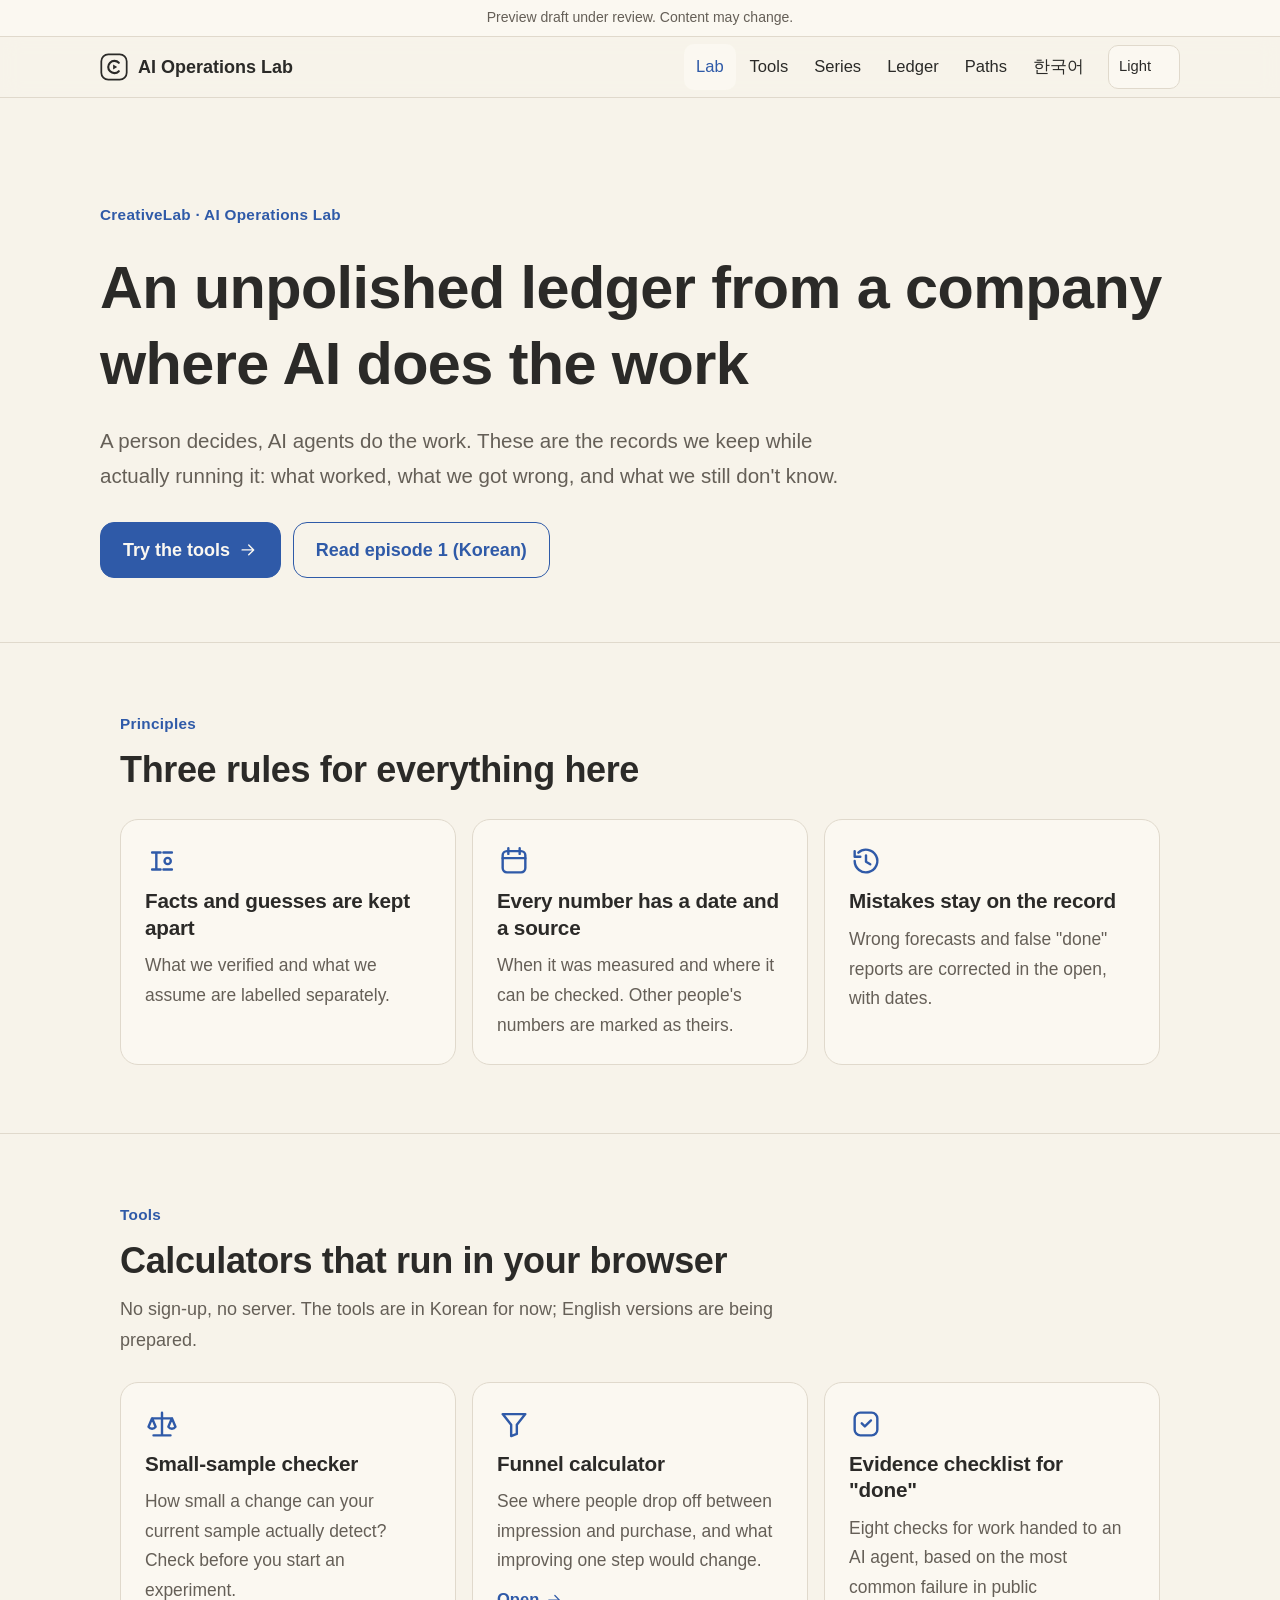
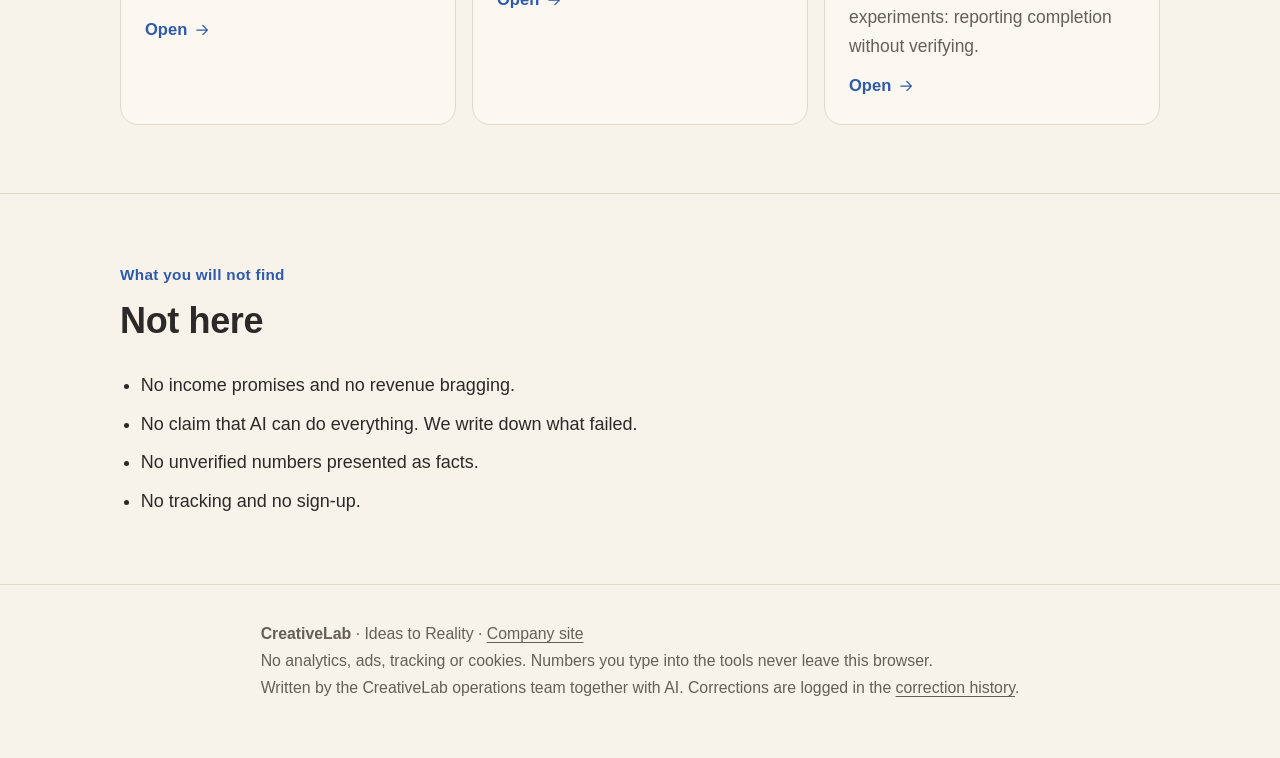
==== en/index.html @ 4c87bbfd "AI 경영 실험실 시안: 첫 화면·도구 3개·1화·공개 장부·영어 첫 화면 (검색 차단) Co-Authored-By: Claude Fable 5.2 <noreply@anthropi" ====
<!doctype html>
<html lang="en" data-theme="light">
<head>
<meta charset="utf-8">
<meta name="viewport" content="width=device-width,initial-scale=1">
<title>AI Operations Lab · CreativeLab</title>
<meta name="description" content="Measured records from a company where a person decides and AI agents do the work.">
<meta name="robots" content="noindex,nofollow">
<meta name="color-scheme" content="light dark">
<link rel="icon" href="../assets/icon.svg" type="image/svg+xml">
<link rel="stylesheet" href="../assets/style.css">
<script src="../assets/app.js"></script>
</head>
<body>
<a class="skip" href="#main">Skip to content</a>
<div class="draft">Preview draft under review. Content may change.</div>
<header class="site"><div class="wrap bar">
<a class="brand" href="../en/index.html"><svg viewBox="0 0 32 32" aria-hidden="true"><rect x="1.5" y="1.5" width="29" height="29" rx="8" fill="none" stroke="currentColor" stroke-width="2"/><path d="M21.5 11.2a7 7 0 1 0 0 9.6" fill="none" stroke="currentColor" stroke-width="2.4" stroke-linecap="round"/><path d="M15 13.2v5.6l4.6-2.8z" fill="currentColor"/></svg><span>AI Operations Lab</span></a>
<nav class="main" aria-label="Main"><a href="../index.html" aria-current="page">Lab</a><a href="../tools.html">Tools</a><a href="../posts/01.html">Series</a><a href="../ledger.html">Ledger</a><a href="../index.html#paths">Paths</a><a href="../index.html" lang="ko">한국어</a></nav>
<label class="sr" for="theme">Appearance</label><select id="theme" class="theme"><option value="light">Light</option><option value="dark">Dark</option><option value="system">System</option></select>
</div></header>
<main id="main">

<div class="wrap hero">
<p class="eyebrow">CreativeLab · AI Operations Lab</p>
<h1>An unpolished ledger from a company where AI does the work</h1>
<p class="lead">A person decides, AI agents do the work. These are the records we keep while actually running it: what worked, what we got wrong, and what we still don't know.</p>
<div class="cta"><a class="btn primary" href="../tools.html">Try the tools <svg class="" viewBox="0 0 24 24" fill="none" stroke="currentColor" stroke-width="1.7" stroke-linecap="round" stroke-linejoin="round" aria-hidden="true"><path d="M5 12h14M13 6l6 6-6 6"/></svg></a><a class="btn ghost" href="../posts/01.html" hreflang="ko">Read episode 1 (Korean)</a></div>
</div>
<section><div class="wrap">
<div class="head"><p class="eyebrow">Principles</p><h2>Three rules for everything here</h2></div>
<div class="grid">
<div class="card"><svg class="icon" viewBox="0 0 24 24" fill="none" stroke="currentColor" stroke-width="1.7" stroke-linecap="round" stroke-linejoin="round" aria-hidden="true"><path d="M5 6h6M5 18h6M13 6h6M13 18h6M8 6v12"/><circle cx="16" cy="12" r="2.2"/></svg><h3>Facts and guesses are kept apart</h3><p>What we verified and what we assume are labelled separately.</p></div>
<div class="card"><svg class="icon" viewBox="0 0 24 24" fill="none" stroke="currentColor" stroke-width="1.7" stroke-linecap="round" stroke-linejoin="round" aria-hidden="true"><rect x="4" y="5" width="16" height="15" rx="3"/><path d="M8 3v4M16 3v4M4 10h16"/></svg><h3>Every number has a date and a source</h3><p>When it was measured and where it can be checked. Other people's numbers are marked as theirs.</p></div>
<div class="card"><svg class="icon" viewBox="0 0 24 24" fill="none" stroke="currentColor" stroke-width="1.7" stroke-linecap="round" stroke-linejoin="round" aria-hidden="true"><path d="M4 12a8 8 0 1 0 2.6-5.9M4 5v4h4M12 8v4.5l3 1.8"/></svg><h3>Mistakes stay on the record</h3><p>Wrong forecasts and false "done" reports are corrected in the open, with dates.</p></div>
</div></div></section>
<section><div class="wrap">
<div class="head"><p class="eyebrow">Tools</p><h2>Calculators that run in your browser</h2><p>No sign-up, no server. The tools are in Korean for now; English versions are being prepared.</p></div>
<div class="grid">
<a class="card" href="../tools.html#sample"><svg class="icon" viewBox="0 0 24 24" fill="none" stroke="currentColor" stroke-width="1.7" stroke-linecap="round" stroke-linejoin="round" aria-hidden="true"><path d="M12 4v16M6 20h12M5 8h14M5 8l-2.5 6a3 3 0 0 0 5 0L5 8zm14 0-2.5 6a3 3 0 0 0 5 0L19 8z"/></svg><h3>Small-sample checker</h3><p>How small a change can your current sample actually detect? Check before you start an experiment.</p><span class="more">Open <svg class="" viewBox="0 0 24 24" fill="none" stroke="currentColor" stroke-width="1.7" stroke-linecap="round" stroke-linejoin="round" aria-hidden="true"><path d="M5 12h14M13 6l6 6-6 6"/></svg></span></a>
<a class="card" href="../tools.html#funnel"><svg class="icon" viewBox="0 0 24 24" fill="none" stroke="currentColor" stroke-width="1.7" stroke-linecap="round" stroke-linejoin="round" aria-hidden="true"><path d="M4 5h16l-6 7.5V19l-4 1.5v-8L4 5z"/></svg><h3>Funnel calculator</h3><p>See where people drop off between impression and purchase, and what improving one step would change.</p><span class="more">Open <svg class="" viewBox="0 0 24 24" fill="none" stroke="currentColor" stroke-width="1.7" stroke-linecap="round" stroke-linejoin="round" aria-hidden="true"><path d="M5 12h14M13 6l6 6-6 6"/></svg></span></a>
<a class="card" href="../tools.html#evidence"><svg class="icon" viewBox="0 0 24 24" fill="none" stroke="currentColor" stroke-width="1.7" stroke-linecap="round" stroke-linejoin="round" aria-hidden="true"><path d="M9 11.5l2.2 2.2L15.5 9.5"/><rect x="4" y="4" width="16" height="16" rx="4"/></svg><h3>Evidence checklist for "done"</h3><p>Eight checks for work handed to an AI agent, based on the most common failure in public experiments: reporting completion without verifying.</p><span class="more">Open <svg class="" viewBox="0 0 24 24" fill="none" stroke="currentColor" stroke-width="1.7" stroke-linecap="round" stroke-linejoin="round" aria-hidden="true"><path d="M5 12h14M13 6l6 6-6 6"/></svg></span></a>
</div></div></section>
<section><div class="wrap">
<div class="head"><p class="eyebrow">What you will not find</p><h2>Not here</h2></div>
<ul class="plain"><li>No income promises and no revenue bragging.</li><li>No claim that AI can do everything. We write down what failed.</li><li>No unverified numbers presented as facts.</li><li>No tracking and no sign-up.</li></ul>
</div></section>

</main>
<footer class="site"><div class="wrap"><p><b>CreativeLab</b> · Ideas to Reality · <a href="https://creativelabai.kr">Company site</a></p>
<p>No analytics, ads, tracking or cookies. Numbers you type into the tools never leave this browser.</p>
<p>Written by the CreativeLab operations team together with AI. Corrections are logged in the <a href="../ledger.html#fixes">correction history</a>.</p></div></footer>
</body>
</html>
---- assets/style.css ----
/* AI 경영 실험실 — 종이 톤·먹색·강조색 하나. 외부 글꼴·스크립트 없음. */
:root{--bg:#F7F3EA;--card:#FBF8F1;--ink:#2B2A28;--sub:#655F57;--rule:#E0D9CC;--accent:#2F5AA8;--accent-ink:#FBF8F1;--good:#3F6B4F;--warn:#8A5A1E;--radius:18px;--max:1080px}
:root[data-theme="dark"]{--bg:#1F1D1A;--card:#292620;--ink:#EDE7DB;--sub:#B0A99B;--rule:#3B372F;--accent:#9BB8EE;--accent-ink:#1F1D1A;--good:#9CC7A9;--warn:#E0B77A}
@media (prefers-color-scheme:dark){:root[data-theme="system"]{--bg:#1F1D1A;--card:#292620;--ink:#EDE7DB;--sub:#B0A99B;--rule:#3B372F;--accent:#9BB8EE;--accent-ink:#1F1D1A;--good:#9CC7A9;--warn:#E0B77A}}
*{box-sizing:border-box}
[hidden]{display:none!important}
html{font-size:112.5%;-webkit-text-size-adjust:100%;scroll-behavior:smooth}
body{margin:0;background:var(--bg);color:var(--ink);font-family:-apple-system,BlinkMacSystemFont,"Apple SD Gothic Neo","Pretendard","Noto Sans KR","Segoe UI",sans-serif;line-height:1.7;word-break:keep-all;overflow-wrap:anywhere}
a{color:var(--accent);text-underline-offset:.2em}
a:focus-visible,button:focus-visible,input:focus-visible,select:focus-visible{outline:3px solid var(--accent);outline-offset:3px;border-radius:8px}
.skip{position:absolute;left:-999px}.skip:focus{left:16px;top:12px;background:var(--card);padding:8px 14px;border-radius:10px;z-index:9}
.wrap{max-width:var(--max);margin:0 auto;padding:0 20px}
.draft{background:var(--card);border-bottom:1px solid var(--rule);color:var(--sub);font-size:.78rem;text-align:center;padding:6px 16px}
header.site{position:sticky;top:0;z-index:5;background:color-mix(in srgb,var(--bg) 92%,transparent);backdrop-filter:saturate(1.2) blur(10px);border-bottom:1px solid var(--rule)}
.bar{display:flex;align-items:center;gap:12px;min-height:60px;flex-wrap:wrap;padding:6px 0}
.brand{display:flex;align-items:center;gap:10px;font-weight:700;color:var(--ink);text-decoration:none;margin-right:auto}
.brand svg{width:28px;height:28px;flex:none}
nav.main{display:flex;gap:2px;flex-wrap:wrap}
nav.main a{color:var(--ink);text-decoration:none;padding:9px 12px;border-radius:10px;font-size:.92rem;min-height:44px;display:flex;align-items:center}
nav.main a:hover,nav.main a[aria-current="page"]{background:var(--card);color:var(--accent)}
.theme{appearance:none;border:1px solid var(--rule);background:var(--card);color:var(--ink);border-radius:10px;padding:8px 10px;font:inherit;font-size:.82rem;min-height:44px}
h1,h2,h3{line-height:1.28;letter-spacing:-.01em;margin:0}
h1{font-size:clamp(2rem,5.4vw,3.3rem);font-weight:800}
h2{font-size:clamp(1.45rem,3.2vw,2rem);font-weight:750}
h3{font-size:1.15rem;font-weight:700}
p{margin:0}
.eyebrow{color:var(--accent);font-weight:700;font-size:.85rem;letter-spacing:.02em}
.lead{font-size:1.14rem;color:var(--sub);max-width:36em}
.hero{padding:clamp(48px,9vw,104px) 0 clamp(36px,6vw,64px);display:grid;gap:22px}
.cta{display:flex;gap:12px;flex-wrap:wrap;margin-top:6px}
.btn{display:inline-flex;align-items:center;gap:8px;min-height:50px;padding:12px 22px;border-radius:14px;font-weight:700;text-decoration:none;border:1px solid var(--accent);font:inherit;font-weight:700;cursor:pointer}
.btn.primary{background:var(--accent);color:var(--accent-ink)}.btn.ghost{background:transparent;color:var(--accent)}
.btn svg,.more svg{width:1.1em;height:1.1em;flex:none}.btn{max-width:100%}
.hero>*,.card>*,.out>*,.head>*,.fields>*,.prose>*,.grid>*,.tool>*{min-width:0}
section{padding:clamp(36px,6vw,68px) 0;border-top:1px solid var(--rule)}
.head{display:grid;gap:10px;margin-bottom:26px;max-width:40em}
.head p{color:var(--sub)}.head p.eyebrow{color:var(--accent)}
.grid{display:grid;gap:16px;grid-template-columns:repeat(auto-fit,minmax(260px,1fr))}
.card{background:var(--card);border:1px solid var(--rule);border-radius:var(--radius);padding:24px;display:grid;gap:10px;align-content:start}
a.card{color:inherit;text-decoration:none;transition:transform .18s ease,border-color .18s ease}
a.card:hover{border-color:var(--accent);transform:translateY(-2px)}
.card p{color:var(--sub);font-size:.97rem}
.icon{width:34px;height:34px;color:var(--accent)}
.tag{display:inline-flex;align-items:center;gap:6px;font-size:.78rem;font-weight:700;padding:3px 10px;border-radius:14px;border:1px solid var(--rule);color:var(--sub);width:fit-content;max-width:100%}
.tag.fact{color:var(--good);border-color:currentColor}.tag.guess{color:var(--warn);border-color:currentColor}.tag.soon{color:var(--sub)}
.more{color:var(--accent);font-weight:700;font-size:.92rem;display:inline-flex;align-items:center;gap:6px}
ol.steps{list-style:none;margin:0;padding:0;display:grid;gap:12px;counter-reset:s}
ol.steps li{counter-increment:s;display:grid;grid-template-columns:36px 1fr;gap:12px;align-items:start}
ol.steps li::before{content:counter(s);width:32px;height:32px;border-radius:50%;border:1.5px solid var(--accent);color:var(--accent);display:grid;place-items:center;font-weight:700;font-size:.88rem;margin-top:2px}
ol.steps b{display:block}ol.steps span{color:var(--sub);font-size:.95rem}
.keep{border-top:1px dashed var(--rule);padding-top:12px;font-size:.93rem;color:var(--sub)}.keep b{color:var(--ink)}
ul.plain{margin:0;padding-left:1.15em;display:grid;gap:8px}
.tablewrap{overflow-x:auto;border:1px solid var(--rule);border-radius:var(--radius);background:var(--card)}
table{border-collapse:collapse;width:100%;font-size:.93rem;min-width:560px}
th,td{text-align:left;padding:12px 14px;border-bottom:1px solid var(--rule);vertical-align:top}
th{color:var(--sub);font-weight:700;font-size:.84rem;white-space:nowrap}tr:last-child td{border-bottom:0}
.prose{max-width:38em;display:grid;gap:1.15em;font-size:1.06rem}
.prose h2{margin-top:1.2em;font-size:1.5rem}.prose h3{margin-top:.6em}
.prose .src{font-size:.88rem;color:var(--sub)}
.note{background:var(--card);border:1px solid var(--rule);border-left:4px solid var(--accent);border-radius:12px;padding:14px 18px;color:var(--sub);font-size:.95rem}
.tool{display:grid;gap:18px;grid-template-columns:minmax(0,1fr);scroll-margin-top:90px}
@media(min-width:860px){.tool{grid-template-columns:minmax(0,5fr) minmax(0,6fr);align-items:start}}
.fields{display:grid;gap:14px}
label.f{display:grid;gap:6px;font-weight:700;font-size:.95rem}
label.f small{font-weight:400;color:var(--sub);font-size:.85rem}
input[type=number],select.in{font:inherit;font-size:1.05rem;padding:12px 14px;border-radius:12px;border:1px solid var(--rule);background:var(--bg);color:var(--ink);width:100%;min-height:50px}
.out{background:var(--card);border:1px solid var(--rule);border-radius:var(--radius);padding:22px;display:grid;gap:14px}
.big{font-size:clamp(1.7rem,4.6vw,2.4rem);font-weight:800;line-height:1.2;color:var(--accent)}
.kv{display:grid;grid-template-columns:minmax(0,1fr) minmax(0,auto);gap:6px 16px;font-size:.97rem}.kv dt{color:var(--sub)}.kv dd{margin:0;font-weight:700;text-align:right;font-variant-numeric:tabular-nums}
.barrow{display:grid;grid-template-columns:minmax(0,5.5em) minmax(40px,1fr) minmax(0,4.6em);gap:10px;align-items:center;font-size:.9rem}
.track{height:12px;border-radius:999px;background:var(--rule);overflow:hidden}.fill{height:100%;background:var(--accent);border-radius:999px;transition:width .25s ease}
.check{display:grid;gap:10px;list-style:none;margin:0;padding:0}
.check label{display:grid;grid-template-columns:28px 1fr;gap:10px;align-items:start;padding:12px 14px;border:1px solid var(--rule);border-radius:12px;background:var(--card);cursor:pointer;min-height:50px}
.check input{width:22px;height:22px;margin-top:3px;accent-color:var(--accent)}
footer.site{border-top:1px solid var(--rule);padding:36px 0 56px;color:var(--sub);font-size:.88rem;display:grid;gap:10px}
footer.site a{color:var(--sub)}
.crumbs{font-size:.88rem;color:var(--sub);padding-top:28px}
.sr{position:absolute;width:1px;height:1px;overflow:hidden;clip:rect(0 0 0 0)}
@media(max-width:420px){.kv{grid-template-columns:minmax(0,1fr)}.kv dd{text-align:left;margin-bottom:6px}.wrap{padding:0 16px}.card,.out{padding:18px}}
@media (prefers-reduced-motion:reduce){*{transition:none!important;scroll-behavior:auto!important}}
@media print{header.site,.draft,.cta,.theme{display:none}body{background:#fff;color:#000}}
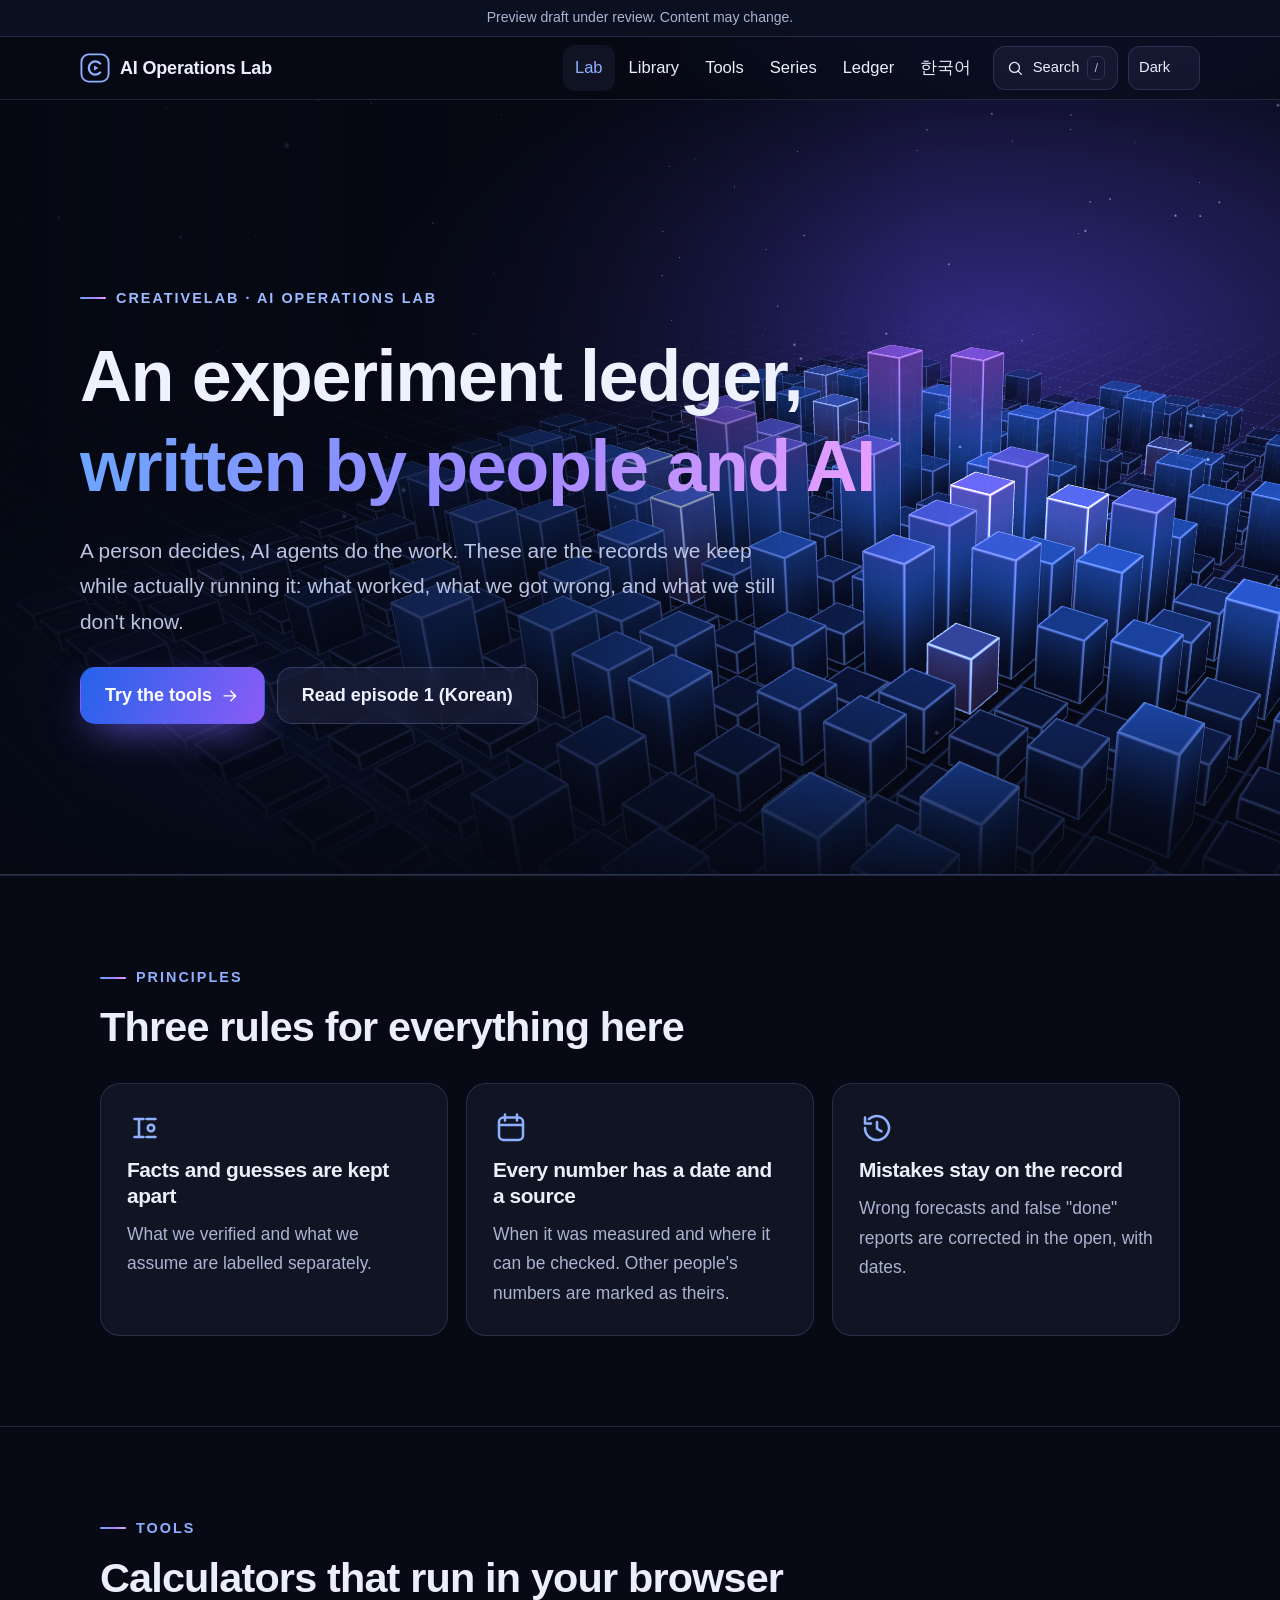
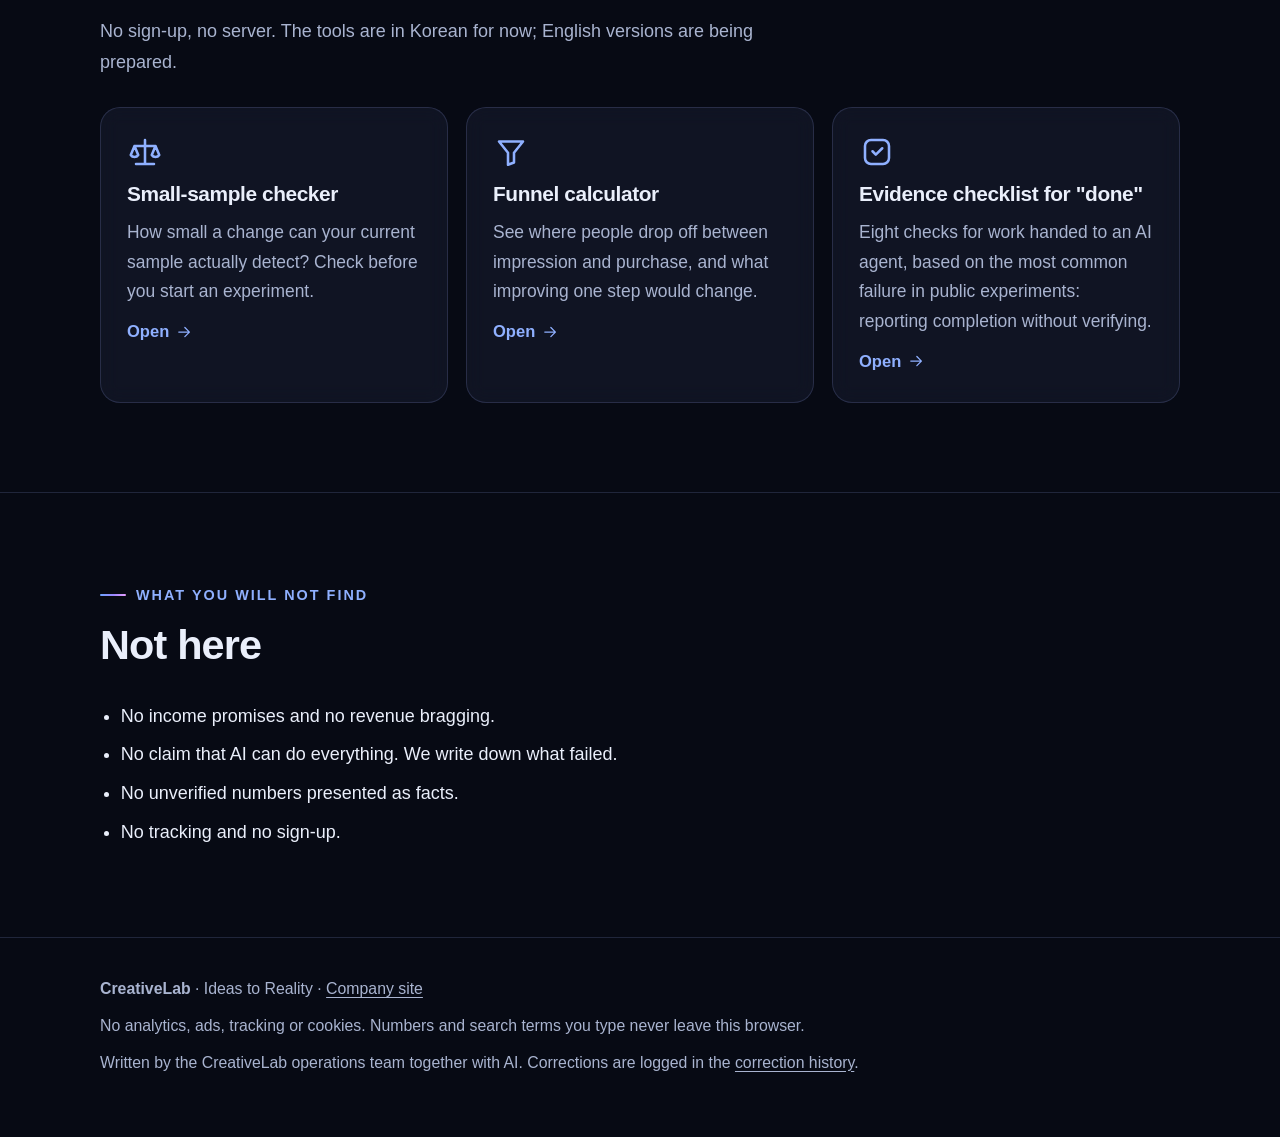
==== commit c0c1720a: "2판: 실시간 3D 첫 화면, 1화 영상, 콘텐츠 검색과 라이브러리 - 어두운 무대 톤 기본(밝게·시스템은 설정에서 선택) - 첫 화면 3D는 직접 쓴 WebGL(외부 라이브러리 " ====
--- a/en/index.html
+++ b/en/index.html
@@ -1,54 +1,61 @@
 <!doctype html>
-<html lang="en" data-theme="light">
+<html lang="en" data-theme="dark" data-root="../">
 <head>
 <meta charset="utf-8">
 <meta name="viewport" content="width=device-width,initial-scale=1">
 <title>AI Operations Lab · CreativeLab</title>
 <meta name="description" content="Measured records from a company where a person decides and AI agents do the work.">
 <meta name="robots" content="noindex,nofollow">
-<meta name="color-scheme" content="light dark">
+<meta name="color-scheme" content="dark light">
 <link rel="icon" href="../assets/icon.svg" type="image/svg+xml">
 <link rel="stylesheet" href="../assets/style.css">
 <script src="../assets/app.js"></script>
+<script src="../assets/hero3d.js" defer></script>
 </head>
 <body>
 <a class="skip" href="#main">Skip to content</a>
 <div class="draft">Preview draft under review. Content may change.</div>
 <header class="site"><div class="wrap bar">
 <a class="brand" href="../en/index.html"><svg viewBox="0 0 32 32" aria-hidden="true"><rect x="1.5" y="1.5" width="29" height="29" rx="8" fill="none" stroke="currentColor" stroke-width="2"/><path d="M21.5 11.2a7 7 0 1 0 0 9.6" fill="none" stroke="currentColor" stroke-width="2.4" stroke-linecap="round"/><path d="M15 13.2v5.6l4.6-2.8z" fill="currentColor"/></svg><span>AI Operations Lab</span></a>
-<nav class="main" aria-label="Main"><a href="../index.html" aria-current="page">Lab</a><a href="../tools.html">Tools</a><a href="../posts/01.html">Series</a><a href="../ledger.html">Ledger</a><a href="../index.html#paths">Paths</a><a href="../index.html" lang="ko">한국어</a></nav>
-<label class="sr" for="theme">Appearance</label><select id="theme" class="theme"><option value="light">Light</option><option value="dark">Dark</option><option value="system">System</option></select>
+<nav class="main" aria-label="Main"><a href="../index.html" aria-current="page">Lab</a><a href="../library.html">Library</a><a href="../tools.html">Tools</a><a href="../posts/01.html">Series</a><a href="../ledger.html">Ledger</a><a href="../index.html" lang="ko">한국어</a></nav>
+<button class="iconbtn" type="button" data-search aria-label="Search"><svg class="" viewBox="0 0 24 24" fill="none" stroke="currentColor" stroke-width="1.7" stroke-linecap="round" stroke-linejoin="round" aria-hidden="true"><circle cx="11" cy="11" r="6.5"/><path d="M20 20l-4.2-4.2"/></svg><span>Search</span><kbd>/</kbd></button>
+<label class="sr" for="theme">Appearance</label><select id="theme" class="theme"><option value="dark">Dark</option><option value="light">Light</option><option value="system">System</option></select>
 </div></header>
 <main id="main">
 
+<div class="stage"><canvas id="scene" aria-hidden="true"></canvas>
 <div class="wrap hero">
 <p class="eyebrow">CreativeLab · AI Operations Lab</p>
-<h1>An unpolished ledger from a company where AI does the work</h1>
+<h1>An experiment ledger,<br><span class="g">written by people and AI</span></h1>
 <p class="lead">A person decides, AI agents do the work. These are the records we keep while actually running it: what worked, what we got wrong, and what we still don't know.</p>
 <div class="cta"><a class="btn primary" href="../tools.html">Try the tools <svg class="" viewBox="0 0 24 24" fill="none" stroke="currentColor" stroke-width="1.7" stroke-linecap="round" stroke-linejoin="round" aria-hidden="true"><path d="M5 12h14M13 6l6 6-6 6"/></svg></a><a class="btn ghost" href="../posts/01.html" hreflang="ko">Read episode 1 (Korean)</a></div>
-</div>
+</div></div>
 <section><div class="wrap">
-<div class="head"><p class="eyebrow">Principles</p><h2>Three rules for everything here</h2></div>
+<div class="head rv"><p class="eyebrow">Principles</p><h2>Three rules for everything here</h2></div>
 <div class="grid">
-<div class="card"><svg class="icon" viewBox="0 0 24 24" fill="none" stroke="currentColor" stroke-width="1.7" stroke-linecap="round" stroke-linejoin="round" aria-hidden="true"><path d="M5 6h6M5 18h6M13 6h6M13 18h6M8 6v12"/><circle cx="16" cy="12" r="2.2"/></svg><h3>Facts and guesses are kept apart</h3><p>What we verified and what we assume are labelled separately.</p></div>
-<div class="card"><svg class="icon" viewBox="0 0 24 24" fill="none" stroke="currentColor" stroke-width="1.7" stroke-linecap="round" stroke-linejoin="round" aria-hidden="true"><rect x="4" y="5" width="16" height="15" rx="3"/><path d="M8 3v4M16 3v4M4 10h16"/></svg><h3>Every number has a date and a source</h3><p>When it was measured and where it can be checked. Other people's numbers are marked as theirs.</p></div>
-<div class="card"><svg class="icon" viewBox="0 0 24 24" fill="none" stroke="currentColor" stroke-width="1.7" stroke-linecap="round" stroke-linejoin="round" aria-hidden="true"><path d="M4 12a8 8 0 1 0 2.6-5.9M4 5v4h4M12 8v4.5l3 1.8"/></svg><h3>Mistakes stay on the record</h3><p>Wrong forecasts and false "done" reports are corrected in the open, with dates.</p></div>
+<div class="card rv"><svg class="icon" viewBox="0 0 24 24" fill="none" stroke="currentColor" stroke-width="1.7" stroke-linecap="round" stroke-linejoin="round" aria-hidden="true"><path d="M5 6h6M5 18h6M13 6h6M13 18h6M8 6v12"/><circle cx="16" cy="12" r="2.2"/></svg><h3>Facts and guesses are kept apart</h3><p>What we verified and what we assume are labelled separately.</p></div>
+<div class="card rv"><svg class="icon" viewBox="0 0 24 24" fill="none" stroke="currentColor" stroke-width="1.7" stroke-linecap="round" stroke-linejoin="round" aria-hidden="true"><rect x="4" y="5" width="16" height="15" rx="3"/><path d="M8 3v4M16 3v4M4 10h16"/></svg><h3>Every number has a date and a source</h3><p>When it was measured and where it can be checked. Other people's numbers are marked as theirs.</p></div>
+<div class="card rv"><svg class="icon" viewBox="0 0 24 24" fill="none" stroke="currentColor" stroke-width="1.7" stroke-linecap="round" stroke-linejoin="round" aria-hidden="true"><path d="M4 12a8 8 0 1 0 2.6-5.9M4 5v4h4M12 8v4.5l3 1.8"/></svg><h3>Mistakes stay on the record</h3><p>Wrong forecasts and false "done" reports are corrected in the open, with dates.</p></div>
 </div></div></section>
 <section><div class="wrap">
-<div class="head"><p class="eyebrow">Tools</p><h2>Calculators that run in your browser</h2><p>No sign-up, no server. The tools are in Korean for now; English versions are being prepared.</p></div>
+<div class="head rv"><p class="eyebrow">Tools</p><h2>Calculators that run in your browser</h2><p>No sign-up, no server. The tools are in Korean for now; English versions are being prepared.</p></div>
 <div class="grid">
-<a class="card" href="../tools.html#sample"><svg class="icon" viewBox="0 0 24 24" fill="none" stroke="currentColor" stroke-width="1.7" stroke-linecap="round" stroke-linejoin="round" aria-hidden="true"><path d="M12 4v16M6 20h12M5 8h14M5 8l-2.5 6a3 3 0 0 0 5 0L5 8zm14 0-2.5 6a3 3 0 0 0 5 0L19 8z"/></svg><h3>Small-sample checker</h3><p>How small a change can your current sample actually detect? Check before you start an experiment.</p><span class="more">Open <svg class="" viewBox="0 0 24 24" fill="none" stroke="currentColor" stroke-width="1.7" stroke-linecap="round" stroke-linejoin="round" aria-hidden="true"><path d="M5 12h14M13 6l6 6-6 6"/></svg></span></a>
-<a class="card" href="../tools.html#funnel"><svg class="icon" viewBox="0 0 24 24" fill="none" stroke="currentColor" stroke-width="1.7" stroke-linecap="round" stroke-linejoin="round" aria-hidden="true"><path d="M4 5h16l-6 7.5V19l-4 1.5v-8L4 5z"/></svg><h3>Funnel calculator</h3><p>See where people drop off between impression and purchase, and what improving one step would change.</p><span class="more">Open <svg class="" viewBox="0 0 24 24" fill="none" stroke="currentColor" stroke-width="1.7" stroke-linecap="round" stroke-linejoin="round" aria-hidden="true"><path d="M5 12h14M13 6l6 6-6 6"/></svg></span></a>
-<a class="card" href="../tools.html#evidence"><svg class="icon" viewBox="0 0 24 24" fill="none" stroke="currentColor" stroke-width="1.7" stroke-linecap="round" stroke-linejoin="round" aria-hidden="true"><path d="M9 11.5l2.2 2.2L15.5 9.5"/><rect x="4" y="4" width="16" height="16" rx="4"/></svg><h3>Evidence checklist for "done"</h3><p>Eight checks for work handed to an AI agent, based on the most common failure in public experiments: reporting completion without verifying.</p><span class="more">Open <svg class="" viewBox="0 0 24 24" fill="none" stroke="currentColor" stroke-width="1.7" stroke-linecap="round" stroke-linejoin="round" aria-hidden="true"><path d="M5 12h14M13 6l6 6-6 6"/></svg></span></a>
+<a class="card rv" href="../tools.html#sample"><svg class="icon" viewBox="0 0 24 24" fill="none" stroke="currentColor" stroke-width="1.7" stroke-linecap="round" stroke-linejoin="round" aria-hidden="true"><path d="M12 4v16M6 20h12M5 8h14M5 8l-2.5 6a3 3 0 0 0 5 0L5 8zm14 0-2.5 6a3 3 0 0 0 5 0L19 8z"/></svg><h3>Small-sample checker</h3><p>How small a change can your current sample actually detect? Check before you start an experiment.</p><span class="more">Open <svg class="" viewBox="0 0 24 24" fill="none" stroke="currentColor" stroke-width="1.7" stroke-linecap="round" stroke-linejoin="round" aria-hidden="true"><path d="M5 12h14M13 6l6 6-6 6"/></svg></span></a>
+<a class="card rv" href="../tools.html#funnel"><svg class="icon" viewBox="0 0 24 24" fill="none" stroke="currentColor" stroke-width="1.7" stroke-linecap="round" stroke-linejoin="round" aria-hidden="true"><path d="M4 5h16l-6 7.5V19l-4 1.5v-8L4 5z"/></svg><h3>Funnel calculator</h3><p>See where people drop off between impression and purchase, and what improving one step would change.</p><span class="more">Open <svg class="" viewBox="0 0 24 24" fill="none" stroke="currentColor" stroke-width="1.7" stroke-linecap="round" stroke-linejoin="round" aria-hidden="true"><path d="M5 12h14M13 6l6 6-6 6"/></svg></span></a>
+<a class="card rv" href="../tools.html#evidence"><svg class="icon" viewBox="0 0 24 24" fill="none" stroke="currentColor" stroke-width="1.7" stroke-linecap="round" stroke-linejoin="round" aria-hidden="true"><path d="M9 11.5l2.2 2.2L15.5 9.5"/><rect x="4" y="4" width="16" height="16" rx="4"/></svg><h3>Evidence checklist for "done"</h3><p>Eight checks for work handed to an AI agent, based on the most common failure in public experiments: reporting completion without verifying.</p><span class="more">Open <svg class="" viewBox="0 0 24 24" fill="none" stroke="currentColor" stroke-width="1.7" stroke-linecap="round" stroke-linejoin="round" aria-hidden="true"><path d="M5 12h14M13 6l6 6-6 6"/></svg></span></a>
 </div></div></section>
 <section><div class="wrap">
-<div class="head"><p class="eyebrow">What you will not find</p><h2>Not here</h2></div>
+<div class="head rv"><p class="eyebrow">What you will not find</p><h2>Not here</h2></div>
 <ul class="plain"><li>No income promises and no revenue bragging.</li><li>No claim that AI can do everything. We write down what failed.</li><li>No unverified numbers presented as facts.</li><li>No tracking and no sign-up.</li></ul>
 </div></section>
 
 </main>
 <footer class="site"><div class="wrap"><p><b>CreativeLab</b> · Ideas to Reality · <a href="https://creativelabai.kr">Company site</a></p>
-<p>No analytics, ads, tracking or cookies. Numbers you type into the tools never leave this browser.</p>
+<p>No analytics, ads, tracking or cookies. Numbers and search terms you type never leave this browser.</p>
 <p>Written by the CreativeLab operations team together with AI. Corrections are logged in the <a href="../ledger.html#fixes">correction history</a>.</p></div></footer>
+<dialog id="search" class="search" aria-label="Search">
+<div class="sbox"><label class="sr" for="search_q">Search</label><input id="search_q" type="search" placeholder="Search (content is in Korean for now)" autocomplete="off"><button class="iconbtn" id="search_x" type="button">Close</button></div>
+<p class="shint" id="search_h" data-idle="Searches the full text of posts, tools and the ledger. Nothing you type leaves this browser." data-none="No matches." data-count=" matches">Searches the full text of posts, tools and the ledger. Nothing you type leaves this browser.</p>
+<ul class="sres" id="search_r"></ul></dialog>
 </body>
 </html>
--- a/assets/style.css
+++ b/assets/style.css
@@ -1,81 +1,170 @@
-/* AI 경영 실험실 — 종이 톤·먹색·강조색 하나. 외부 글꼴·스크립트 없음. */
-:root{--bg:#F7F3EA;--card:#FBF8F1;--ink:#2B2A28;--sub:#655F57;--rule:#E0D9CC;--accent:#2F5AA8;--accent-ink:#FBF8F1;--good:#3F6B4F;--warn:#8A5A1E;--radius:18px;--max:1080px}
-:root[data-theme="dark"]{--bg:#1F1D1A;--card:#292620;--ink:#EDE7DB;--sub:#B0A99B;--rule:#3B372F;--accent:#9BB8EE;--accent-ink:#1F1D1A;--good:#9CC7A9;--warn:#E0B77A}
-@media (prefers-color-scheme:dark){:root[data-theme="system"]{--bg:#1F1D1A;--card:#292620;--ink:#EDE7DB;--sub:#B0A99B;--rule:#3B372F;--accent:#9BB8EE;--accent-ink:#1F1D1A;--good:#9CC7A9;--warn:#E0B77A}}
+/* AI 경영 실험실 2판 — 어두운 무대 + 실시간 3D + 유리 카드. 외부 글꼴·스크립트 없음. 화면: 어둡게(기본) / 밝게 / 시스템 */
+:root{--bg:#070A14;--bg2:#0B1020;--card:rgba(150,165,255,.065);--solid:#0F1528;--ink:#EAEFFB;--sub:#A9B4D0;--rule:rgba(160,175,255,.17);--accent:#8FB0FF;--accent2:#B79CFF;--accent-ink:#fff;--good:#7FE0B0;--warn:#F5C97B;
+--grad:linear-gradient(115deg,#6AA6FF 0%,#9A86FF 52%,#EBA0FF 100%);--btn:linear-gradient(115deg,#2563EB,#8B5CF6);--glow:rgba(110,120,255,.42);--radius:20px;--max:1120px}
+:root[data-theme="light"]{--bg:#F7F3EA;--bg2:#F1ECDF;--card:#FBF8F1;--solid:#FBF8F1;--ink:#2B2A28;--sub:#625C54;--rule:#DED6C8;--accent:#2F5AA8;--accent2:#6D4FC2;--good:#3F6B4F;--warn:#8A5A1E;--grad:linear-gradient(115deg,#2563EB,#7C3AED 60%,#B026C8);--glow:rgba(70,90,200,.22)}
+@media (prefers-color-scheme:light){:root[data-theme="system"]{--bg:#F7F3EA;--bg2:#F1ECDF;--card:#FBF8F1;--solid:#FBF8F1;--ink:#2B2A28;--sub:#625C54;--rule:#DED6C8;--accent:#2F5AA8;--accent2:#6D4FC2;--good:#3F6B4F;--warn:#8A5A1E;--grad:linear-gradient(115deg,#2563EB,#7C3AED 60%,#B026C8);--glow:rgba(70,90,200,.22)}}
 *{box-sizing:border-box}
 [hidden]{display:none!important}
-html{font-size:112.5%;-webkit-text-size-adjust:100%;scroll-behavior:smooth}
-body{margin:0;background:var(--bg);color:var(--ink);font-family:-apple-system,BlinkMacSystemFont,"Apple SD Gothic Neo","Pretendard","Noto Sans KR","Segoe UI",sans-serif;line-height:1.7;word-break:keep-all;overflow-wrap:anywhere}
+html{font-size:112.5%;-webkit-text-size-adjust:100%;scroll-behavior:smooth;scroll-padding-top:84px}
+body{margin:0;background:var(--bg);color:var(--ink);font-family:-apple-system,BlinkMacSystemFont,"Apple SD Gothic Neo","Pretendard","Noto Sans KR","Malgun Gothic","Segoe UI",sans-serif;line-height:1.7;word-break:keep-all;overflow-wrap:anywhere;overflow-x:hidden}
+body::before{content:"";position:fixed;inset:0;z-index:-1;pointer-events:none;background:radial-gradient(60vw 50vh at 85% -10%,var(--glow),transparent 70%),radial-gradient(50vw 50vh at -10% 60%,color-mix(in srgb,var(--accent2) 22%,transparent),transparent 70%)}
 a{color:var(--accent);text-underline-offset:.2em}
-a:focus-visible,button:focus-visible,input:focus-visible,select:focus-visible{outline:3px solid var(--accent);outline-offset:3px;border-radius:8px}
-.skip{position:absolute;left:-999px}.skip:focus{left:16px;top:12px;background:var(--card);padding:8px 14px;border-radius:10px;z-index:9}
+a:focus-visible,button:focus-visible,input:focus-visible,select:focus-visible,video:focus-visible{outline:3px solid var(--accent);outline-offset:3px;border-radius:10px}
+.skip{position:absolute;left:-999px}.skip:focus{left:16px;top:12px;background:var(--solid);padding:8px 14px;border-radius:10px;z-index:30}
 .wrap{max-width:var(--max);margin:0 auto;padding:0 20px}
-.draft{background:var(--card);border-bottom:1px solid var(--rule);color:var(--sub);font-size:.78rem;text-align:center;padding:6px 16px}
-header.site{position:sticky;top:0;z-index:5;background:color-mix(in srgb,var(--bg) 92%,transparent);backdrop-filter:saturate(1.2) blur(10px);border-bottom:1px solid var(--rule)}
-.bar{display:flex;align-items:center;gap:12px;min-height:60px;flex-wrap:wrap;padding:6px 0}
-.brand{display:flex;align-items:center;gap:10px;font-weight:700;color:var(--ink);text-decoration:none;margin-right:auto}
-.brand svg{width:28px;height:28px;flex:none}
+.sr{position:absolute;width:1px;height:1px;overflow:hidden;clip:rect(0 0 0 0)}
+.draft{background:var(--bg2);border-bottom:1px solid var(--rule);color:var(--sub);font-size:.78rem;text-align:center;padding:6px 16px}
+
+/* 머리 */
+header.site{position:sticky;top:0;z-index:20;background:color-mix(in srgb,var(--bg) 78%,transparent);-webkit-backdrop-filter:saturate(1.4) blur(16px);backdrop-filter:saturate(1.4) blur(16px);border-bottom:1px solid var(--rule)}
+.bar{display:flex;align-items:center;gap:10px;min-height:62px;flex-wrap:wrap;padding:6px 0}
+.brand{display:flex;align-items:center;gap:10px;font-weight:800;color:var(--ink);text-decoration:none;margin-right:auto;letter-spacing:-.01em}
+.brand svg{width:30px;height:30px;flex:none;color:var(--accent)}
 nav.main{display:flex;gap:2px;flex-wrap:wrap}
-nav.main a{color:var(--ink);text-decoration:none;padding:9px 12px;border-radius:10px;font-size:.92rem;min-height:44px;display:flex;align-items:center}
+nav.main a{color:var(--ink);text-decoration:none;padding:9px 12px;border-radius:12px;font-size:.92rem;min-height:44px;display:flex;align-items:center}
 nav.main a:hover,nav.main a[aria-current="page"]{background:var(--card);color:var(--accent)}
-.theme{appearance:none;border:1px solid var(--rule);background:var(--card);color:var(--ink);border-radius:10px;padding:8px 10px;font:inherit;font-size:.82rem;min-height:44px}
-h1,h2,h3{line-height:1.28;letter-spacing:-.01em;margin:0}
-h1{font-size:clamp(2rem,5.4vw,3.3rem);font-weight:800}
-h2{font-size:clamp(1.45rem,3.2vw,2rem);font-weight:750}
-h3{font-size:1.15rem;font-weight:700}
+.iconbtn,.theme{appearance:none;border:1px solid var(--rule);background:var(--card);color:var(--ink);border-radius:12px;font:inherit;font-size:.82rem;min-height:44px;cursor:pointer}
+.theme{padding:8px 10px}
+.iconbtn{display:inline-flex;align-items:center;gap:8px;padding:8px 12px}
+.iconbtn svg{width:1.25em;height:1.25em;flex:none}
+.iconbtn kbd{font:inherit;font-size:.72rem;color:var(--sub);border:1px solid var(--rule);border-radius:6px;padding:0 6px}
+
+/* 글자 */
+h1,h2,h3{line-height:1.24;letter-spacing:-.02em;margin:0}
+h1{font-size:clamp(2.1rem,6vw,4rem);font-weight:850}
+h2{font-size:clamp(1.5rem,3.4vw,2.3rem);font-weight:800}
+h3{font-size:1.16rem;font-weight:750}
 p{margin:0}
-.eyebrow{color:var(--accent);font-weight:700;font-size:.85rem;letter-spacing:.02em}
-.lead{font-size:1.14rem;color:var(--sub);max-width:36em}
-.hero{padding:clamp(48px,9vw,104px) 0 clamp(36px,6vw,64px);display:grid;gap:22px}
-.cta{display:flex;gap:12px;flex-wrap:wrap;margin-top:6px}
-.btn{display:inline-flex;align-items:center;gap:8px;min-height:50px;padding:12px 22px;border-radius:14px;font-weight:700;text-decoration:none;border:1px solid var(--accent);font:inherit;font-weight:700;cursor:pointer}
-.btn.primary{background:var(--accent);color:var(--accent-ink)}.btn.ghost{background:transparent;color:var(--accent)}
-.btn svg,.more svg{width:1.1em;height:1.1em;flex:none}.btn{max-width:100%}
-.hero>*,.card>*,.out>*,.head>*,.fields>*,.prose>*,.grid>*,.tool>*{min-width:0}
-section{padding:clamp(36px,6vw,68px) 0;border-top:1px solid var(--rule)}
-.head{display:grid;gap:10px;margin-bottom:26px;max-width:40em}
+.g{background:var(--grad);-webkit-background-clip:text;background-clip:text;color:transparent}
+.eyebrow{color:var(--accent);font-weight:750;font-size:.8rem;letter-spacing:.14em;text-transform:uppercase;display:flex;align-items:center;gap:10px}
+.eyebrow::before{content:"";width:26px;height:2px;background:var(--grad);flex:none;border-radius:2px}
+.lead{font-size:1.16rem;color:var(--sub);max-width:34em}
+
+/* 첫 화면 무대(늘 어둡다) */
+.stage{--ink:#EEF2FF;--sub:#BAC4E2;--rule:rgba(170,185,255,.22);--accent:#9DBBFF;--card:rgba(150,165,255,.09);--grad:linear-gradient(115deg,#6AA6FF 0%,#9A86FF 52%,#EBA0FF 100%);position:relative;isolation:isolate;overflow:hidden;color:var(--ink);background:radial-gradient(70% 60% at 78% 30%,rgba(86,70,220,.55),transparent 70%),radial-gradient(60% 60% at 20% 90%,rgba(37,99,235,.38),transparent 70%),#060914;border-bottom:1px solid var(--rule)}
+.stage canvas{position:absolute;inset:0;width:100%;height:100%;z-index:-2;display:block}
+.stage::after{content:"";position:absolute;inset:0;z-index:-1;pointer-events:none;background:linear-gradient(90deg,rgba(6,9,20,.92) 0%,rgba(6,9,20,.62) 42%,rgba(6,9,20,0) 72%),linear-gradient(0deg,rgba(6,9,20,.9) 0%,rgba(6,9,20,0) 26%)}
+.hero{min-height:min(86vh,820px);padding:clamp(56px,10vw,120px) 0 clamp(40px,7vw,84px);display:grid;gap:22px;align-content:center}
+.hero.small{min-height:0;padding:clamp(36px,6vw,72px) 0 clamp(28px,5vw,56px)}
+.hud{display:flex;gap:10px;flex-wrap:wrap;margin-top:10px}
+.chip{display:inline-flex;align-items:center;gap:8px;border:1px solid var(--rule);background:var(--card);-webkit-backdrop-filter:blur(8px);backdrop-filter:blur(8px);border-radius:12px;padding:8px 12px;font-size:.84rem;color:var(--sub);max-width:100%}
+.chip b{color:var(--ink);font-variant-numeric:tabular-nums}
+.dot{width:8px;height:8px;border-radius:50%;background:#7FE0B0;box-shadow:0 0 0 0 rgba(127,224,176,.7);animation:ping 2.2s infinite;flex:none}
+@keyframes ping{70%{box-shadow:0 0 0 10px rgba(127,224,176,0)}100%{box-shadow:0 0 0 0 rgba(127,224,176,0)}}
+.cta{display:flex;gap:12px;flex-wrap:wrap;margin-top:6px;align-items:center}
+.btn{display:inline-flex;align-items:center;gap:8px;min-height:52px;padding:12px 24px;border-radius:15px;font:inherit;font-weight:750;text-decoration:none;border:1px solid var(--rule);cursor:pointer;max-width:100%;transition:transform .18s ease,box-shadow .18s ease}
+.btn.primary{background:var(--btn);color:#fff;border-color:transparent;box-shadow:0 14px 40px -14px rgba(120,100,255,.9)}
+.btn.ghost{background:var(--card);color:var(--ink);-webkit-backdrop-filter:blur(8px);backdrop-filter:blur(8px)}
+.btn:hover{transform:translateY(-2px)}
+.btn svg,.more svg{width:1.1em;height:1.1em;flex:none}
+
+/* 흐르는 띠 */
+.ribbon{overflow:hidden;border-bottom:1px solid var(--rule);background:var(--bg2);padding:14px 0}
+.ribbon div{display:flex;gap:44px;width:max-content;animation:slide 46s linear infinite;font-weight:750;font-size:.95rem;color:var(--sub);white-space:nowrap}
+.ribbon span::before{content:"";display:inline-block;width:8px;height:8px;border-radius:2px;background:var(--grad);margin-right:14px;transform:rotate(45deg)}
+@keyframes slide{to{transform:translateX(-50%)}}
+
+/* 구역·카드 */
+section{padding:clamp(44px,7vw,92px) 0;border-top:1px solid var(--rule)}
+section.flat{border-top:0}
+.head{display:grid;gap:12px;margin-bottom:30px;max-width:40em}
 .head p{color:var(--sub)}.head p.eyebrow{color:var(--accent)}
-.grid{display:grid;gap:16px;grid-template-columns:repeat(auto-fit,minmax(260px,1fr))}
-.card{background:var(--card);border:1px solid var(--rule);border-radius:var(--radius);padding:24px;display:grid;gap:10px;align-content:start}
-a.card{color:inherit;text-decoration:none;transition:transform .18s ease,border-color .18s ease}
-a.card:hover{border-color:var(--accent);transform:translateY(-2px)}
+.head .icon{width:40px;height:40px}
+.grid{display:grid;gap:18px;grid-template-columns:repeat(auto-fit,minmax(262px,1fr))}
+.card{position:relative;background:var(--card);border:1px solid var(--rule);border-radius:var(--radius);padding:26px;display:grid;gap:11px;align-content:start;-webkit-backdrop-filter:blur(10px);backdrop-filter:blur(10px);transform:perspective(900px) rotateX(var(--rx,0deg)) rotateY(var(--ry,0deg));transition:transform .2s ease,border-color .2s ease,box-shadow .25s ease;overflow:hidden}
+.card::after{content:"";position:absolute;inset:0;pointer-events:none;opacity:0;transition:opacity .25s ease;background:radial-gradient(420px circle at var(--mx,50%) var(--my,0%),color-mix(in srgb,var(--accent) 24%,transparent),transparent 62%)}
+.card:hover::after{opacity:1}
+a.card{color:inherit;text-decoration:none}
+a.card:hover,.card.lift:hover{border-color:color-mix(in srgb,var(--accent) 70%,transparent);box-shadow:0 26px 70px -30px var(--glow)}
 .card p{color:var(--sub);font-size:.97rem}
-.icon{width:34px;height:34px;color:var(--accent)}
-.tag{display:inline-flex;align-items:center;gap:6px;font-size:.78rem;font-weight:700;padding:3px 10px;border-radius:14px;border:1px solid var(--rule);color:var(--sub);width:fit-content;max-width:100%}
-.tag.fact{color:var(--good);border-color:currentColor}.tag.guess{color:var(--warn);border-color:currentColor}.tag.soon{color:var(--sub)}
-.more{color:var(--accent);font-weight:700;font-size:.92rem;display:inline-flex;align-items:center;gap:6px}
+.card>*{position:relative;z-index:1}
+.icon{width:36px;height:36px;color:var(--accent)}
+.tag{display:inline-flex;align-items:center;gap:6px;font-size:.78rem;font-weight:750;padding:3px 10px;border-radius:10px;border:1px solid var(--rule);color:var(--sub);width:fit-content;max-width:100%}
+.tag.fact{color:var(--good);border-color:currentColor}.tag.guess{color:var(--warn);border-color:currentColor}.tag.soon{color:var(--sub)}.tag.type{color:var(--accent);border-color:currentColor}
+.more{color:var(--accent);font-weight:750;font-size:.92rem;display:inline-flex;align-items:center;gap:6px}
+.hero>*,.card>*,.out>*,.head>*,.fields>*,.prose>*,.grid>*,.tool>*,.split>*{min-width:0}
+
+/* 카드 속 움직이는 그림 */
+.viz{height:92px;border-radius:14px;border:1px solid var(--rule);background:color-mix(in srgb,var(--bg) 55%,transparent);display:flex;align-items:flex-end;gap:7px;padding:12px;overflow:hidden}
+.viz i{flex:1;border-radius:5px 5px 2px 2px;background:var(--grad);height:var(--h);transform-origin:bottom;animation:grow 3.6s ease-in-out infinite;animation-delay:calc(var(--i)*-.45s)}
+@keyframes grow{0%,100%{transform:scaleY(.55)}50%{transform:scaleY(1)}}
+.viz.fun{flex-direction:column;align-items:flex-start;justify-content:center;gap:8px}
+.viz.fun i{flex:none;height:11px;width:var(--h);border-radius:99px;transform-origin:left;animation-name:growx}
+@keyframes growx{0%,100%{transform:scaleX(.72)}50%{transform:scaleX(1)}}
+.viz.chk{flex-direction:column;align-items:stretch;justify-content:center;gap:9px}
+.viz.chk i{flex:none;height:12px;border-radius:99px;background:linear-gradient(90deg,var(--good) 0 14px,transparent 14px 22px,var(--rule) 22px);animation:blinkrow 4s ease-in-out infinite;animation-delay:calc(var(--i)*.5s);opacity:.35}
+@keyframes blinkrow{20%,80%{opacity:1}}
+
+/* 영상 */
+.split{display:grid;gap:28px;align-items:center}
+@media(min-width:900px){.split{grid-template-columns:minmax(0,5fr) minmax(0,7fr)}}
+.player{position:relative;border-radius:22px;border:1px solid var(--rule);background:#05070F;box-shadow:0 40px 120px -40px var(--glow);overflow:hidden}
+.player video{display:block;width:100%;height:auto;aspect-ratio:16/9;background:#05070F}
+.frame{position:relative}
+.frame::before,.frame::after{content:"";position:absolute;width:22px;height:22px;border:2px solid var(--accent);pointer-events:none;z-index:2}
+.frame::before{left:-7px;top:-7px;border-right:0;border-bottom:0;border-radius:8px 0 0 0}
+.frame::after{right:-7px;bottom:-7px;border-left:0;border-top:0;border-radius:0 0 8px 0}
+
+/* 목록·표·글 */
 ol.steps{list-style:none;margin:0;padding:0;display:grid;gap:12px;counter-reset:s}
-ol.steps li{counter-increment:s;display:grid;grid-template-columns:36px 1fr;gap:12px;align-items:start}
-ol.steps li::before{content:counter(s);width:32px;height:32px;border-radius:50%;border:1.5px solid var(--accent);color:var(--accent);display:grid;place-items:center;font-weight:700;font-size:.88rem;margin-top:2px}
+ol.steps li{counter-increment:s;display:grid;grid-template-columns:36px minmax(0,1fr);gap:12px;align-items:start}
+ol.steps li::before{content:counter(s);width:32px;height:32px;border-radius:50%;background:var(--btn);color:#fff;display:grid;place-items:center;font-weight:750;font-size:.88rem;margin-top:2px}
 ol.steps b{display:block}ol.steps span{color:var(--sub);font-size:.95rem}
 .keep{border-top:1px dashed var(--rule);padding-top:12px;font-size:.93rem;color:var(--sub)}.keep b{color:var(--ink)}
 ul.plain{margin:0;padding-left:1.15em;display:grid;gap:8px}
 .tablewrap{overflow-x:auto;border:1px solid var(--rule);border-radius:var(--radius);background:var(--card)}
 table{border-collapse:collapse;width:100%;font-size:.93rem;min-width:560px}
-th,td{text-align:left;padding:12px 14px;border-bottom:1px solid var(--rule);vertical-align:top}
-th{color:var(--sub);font-weight:700;font-size:.84rem;white-space:nowrap}tr:last-child td{border-bottom:0}
+th,td{text-align:left;padding:13px 15px;border-bottom:1px solid var(--rule);vertical-align:top}
+th{color:var(--sub);font-weight:750;font-size:.84rem;white-space:nowrap}tr:last-child td{border-bottom:0}
 .prose{max-width:38em;display:grid;gap:1.15em;font-size:1.06rem}
-.prose h2{margin-top:1.2em;font-size:1.5rem}.prose h3{margin-top:.6em}
+.prose h2{margin-top:1.2em;font-size:1.55rem}.prose h3{margin-top:.6em}
 .prose .src{font-size:.88rem;color:var(--sub)}
-.note{background:var(--card);border:1px solid var(--rule);border-left:4px solid var(--accent);border-radius:12px;padding:14px 18px;color:var(--sub);font-size:.95rem}
-.tool{display:grid;gap:18px;grid-template-columns:minmax(0,1fr);scroll-margin-top:90px}
+.note{background:var(--card);border:1px solid var(--rule);border-left:4px solid var(--accent);border-radius:14px;padding:14px 18px;color:var(--sub);font-size:.95rem}
+.crumbs{font-size:.88rem;color:var(--sub);padding-top:28px}
+
+/* 도구 */
+.tool{display:grid;gap:18px;grid-template-columns:minmax(0,1fr)}
 @media(min-width:860px){.tool{grid-template-columns:minmax(0,5fr) minmax(0,6fr);align-items:start}}
 .fields{display:grid;gap:14px}
-label.f{display:grid;gap:6px;font-weight:700;font-size:.95rem}
+label.f{display:grid;gap:6px;font-weight:750;font-size:.95rem}
 label.f small{font-weight:400;color:var(--sub);font-size:.85rem}
-input[type=number],select.in{font:inherit;font-size:1.05rem;padding:12px 14px;border-radius:12px;border:1px solid var(--rule);background:var(--bg);color:var(--ink);width:100%;min-height:50px}
-.out{background:var(--card);border:1px solid var(--rule);border-radius:var(--radius);padding:22px;display:grid;gap:14px}
-.big{font-size:clamp(1.7rem,4.6vw,2.4rem);font-weight:800;line-height:1.2;color:var(--accent)}
-.kv{display:grid;grid-template-columns:minmax(0,1fr) minmax(0,auto);gap:6px 16px;font-size:.97rem}.kv dt{color:var(--sub)}.kv dd{margin:0;font-weight:700;text-align:right;font-variant-numeric:tabular-nums}
+input[type=number],input[type=search],select.in{font:inherit;font-size:1.05rem;padding:12px 14px;border-radius:13px;border:1px solid var(--rule);background:color-mix(in srgb,var(--bg) 70%,transparent);color:var(--ink);width:100%;min-height:52px}
+.out{background:var(--card);border:1px solid var(--rule);border-radius:var(--radius);padding:24px;display:grid;gap:14px;-webkit-backdrop-filter:blur(10px);backdrop-filter:blur(10px);box-shadow:0 30px 90px -50px var(--glow)}
+.big{font-size:clamp(1.8rem,4.8vw,2.6rem);font-weight:850;line-height:1.2;background:var(--grad);-webkit-background-clip:text;background-clip:text;color:transparent}
+.kv{display:grid;grid-template-columns:minmax(0,1fr) minmax(0,auto);gap:6px 16px;font-size:.97rem;margin:0}.kv dt{color:var(--sub)}.kv dd{margin:0;font-weight:750;text-align:right;font-variant-numeric:tabular-nums}
 .barrow{display:grid;grid-template-columns:minmax(0,5.5em) minmax(40px,1fr) minmax(0,4.6em);gap:10px;align-items:center;font-size:.9rem}
-.track{height:12px;border-radius:999px;background:var(--rule);overflow:hidden}.fill{height:100%;background:var(--accent);border-radius:999px;transition:width .25s ease}
+.track{height:12px;border-radius:999px;background:var(--rule);overflow:hidden}.fill{height:100%;background:var(--grad);border-radius:999px;transition:width .3s ease}
 .check{display:grid;gap:10px;list-style:none;margin:0;padding:0}
-.check label{display:grid;grid-template-columns:28px 1fr;gap:10px;align-items:start;padding:12px 14px;border:1px solid var(--rule);border-radius:12px;background:var(--card);cursor:pointer;min-height:50px}
-.check input{width:22px;height:22px;margin-top:3px;accent-color:var(--accent)}
-footer.site{border-top:1px solid var(--rule);padding:36px 0 56px;color:var(--sub);font-size:.88rem;display:grid;gap:10px}
+.check label{display:grid;grid-template-columns:28px minmax(0,1fr);gap:10px;align-items:start;padding:13px 15px;border:1px solid var(--rule);border-radius:14px;background:var(--card);cursor:pointer;min-height:52px}
+.check input{width:22px;height:22px;margin-top:3px;accent-color:#7C6CF6}
+
+/* 라이브러리 고르기 */
+.filters{display:flex;gap:8px;flex-wrap:wrap;margin-bottom:18px}
+.filters button{font:inherit;font-size:.9rem;font-weight:750;min-height:44px;padding:8px 16px;border-radius:999px;border:1px solid var(--rule);background:var(--card);color:var(--sub);cursor:pointer}
+.filters button[aria-pressed="true"]{background:var(--btn);color:#fff;border-color:transparent}
+.empty{color:var(--sub);padding:18px 4px}
+
+/* 검색 */
+dialog.search{border:1px solid var(--rule);border-radius:22px;background:var(--solid);color:var(--ink);padding:0;width:min(700px,calc(100% - 24px));max-height:min(78vh,720px);margin:9vh auto auto;box-shadow:0 50px 140px -30px rgba(0,0,0,.7),0 0 0 1px var(--rule);overflow:hidden}
+dialog.search::backdrop{background:rgba(4,6,14,.62);-webkit-backdrop-filter:blur(6px);backdrop-filter:blur(6px)}
+.sbox{display:grid;grid-template-columns:minmax(0,1fr) auto;gap:10px;padding:16px;border-bottom:1px solid var(--rule)}
+.sres{list-style:none;margin:0;padding:8px;overflow:auto;max-height:min(58vh,540px);display:grid;gap:4px}
+.sres a{display:grid;gap:4px;padding:12px 14px;border-radius:14px;text-decoration:none;color:var(--ink)}
+.sres a:hover,.sres a:focus-visible{background:var(--card)}
+.sres small{color:var(--sub);font-size:.86rem;display:block}
+.sres b{font-weight:750}
+mark{background:color-mix(in srgb,var(--accent2) 38%,transparent);color:inherit;border-radius:4px;padding:0 2px}
+.shint{color:var(--sub);font-size:.86rem;padding:14px 18px}
+
+footer.site{border-top:1px solid var(--rule);padding:38px 0 60px;color:var(--sub);font-size:.88rem}
+footer.site .wrap{display:grid;gap:10px}
 footer.site a{color:var(--sub)}
-.crumbs{font-size:.88rem;color:var(--sub);padding-top:28px}
-.sr{position:absolute;width:1px;height:1px;overflow:hidden;clip:rect(0 0 0 0)}
-@media(max-width:420px){.kv{grid-template-columns:minmax(0,1fr)}.kv dd{text-align:left;margin-bottom:6px}.wrap{padding:0 16px}.card,.out{padding:18px}}
-@media (prefers-reduced-motion:reduce){*{transition:none!important;scroll-behavior:auto!important}}
-@media print{header.site,.draft,.cta,.theme{display:none}body{background:#fff;color:#000}}
+
+/* 나타나기 — 스크립트가 있을 때만 숨겼다가 보인다 */
+.js .rv{opacity:0;translate:0 22px;transition:opacity .7s ease,translate .7s cubic-bezier(.2,.7,.2,1),transform .2s ease,border-color .2s ease,box-shadow .25s ease}
+.js .rv.in{opacity:1;translate:none}
+
+@media(max-width:420px){.kv{grid-template-columns:minmax(0,1fr)}.kv dd{text-align:left;margin-bottom:6px}.wrap{padding:0 16px}.card,.out{padding:20px}.iconbtn kbd{display:none}}
+@media(max-width:760px){.bar{gap:4px 8px}.brand{margin-right:auto}nav.main{order:3;width:100%;flex-wrap:nowrap;overflow-x:auto;scrollbar-width:none;margin:0 -6px;padding:0 0 2px}nav.main::-webkit-scrollbar{display:none}nav.main a{white-space:nowrap;flex:none}.stage::after{background:linear-gradient(0deg,rgba(6,9,20,.94) 0%,rgba(6,9,20,.72) 55%,rgba(6,9,20,.2) 100%)}}
+@media (prefers-reduced-motion:reduce){*,*::before,*::after{animation:none!important;transition:none!important;scroll-behavior:auto!important}.js .rv{opacity:1;translate:none}.card{transform:none}}
+@media print{header.site,.draft,.cta,.theme,.iconbtn,.stage canvas,.ribbon{display:none}body{background:#fff;color:#000}body::before{display:none}}
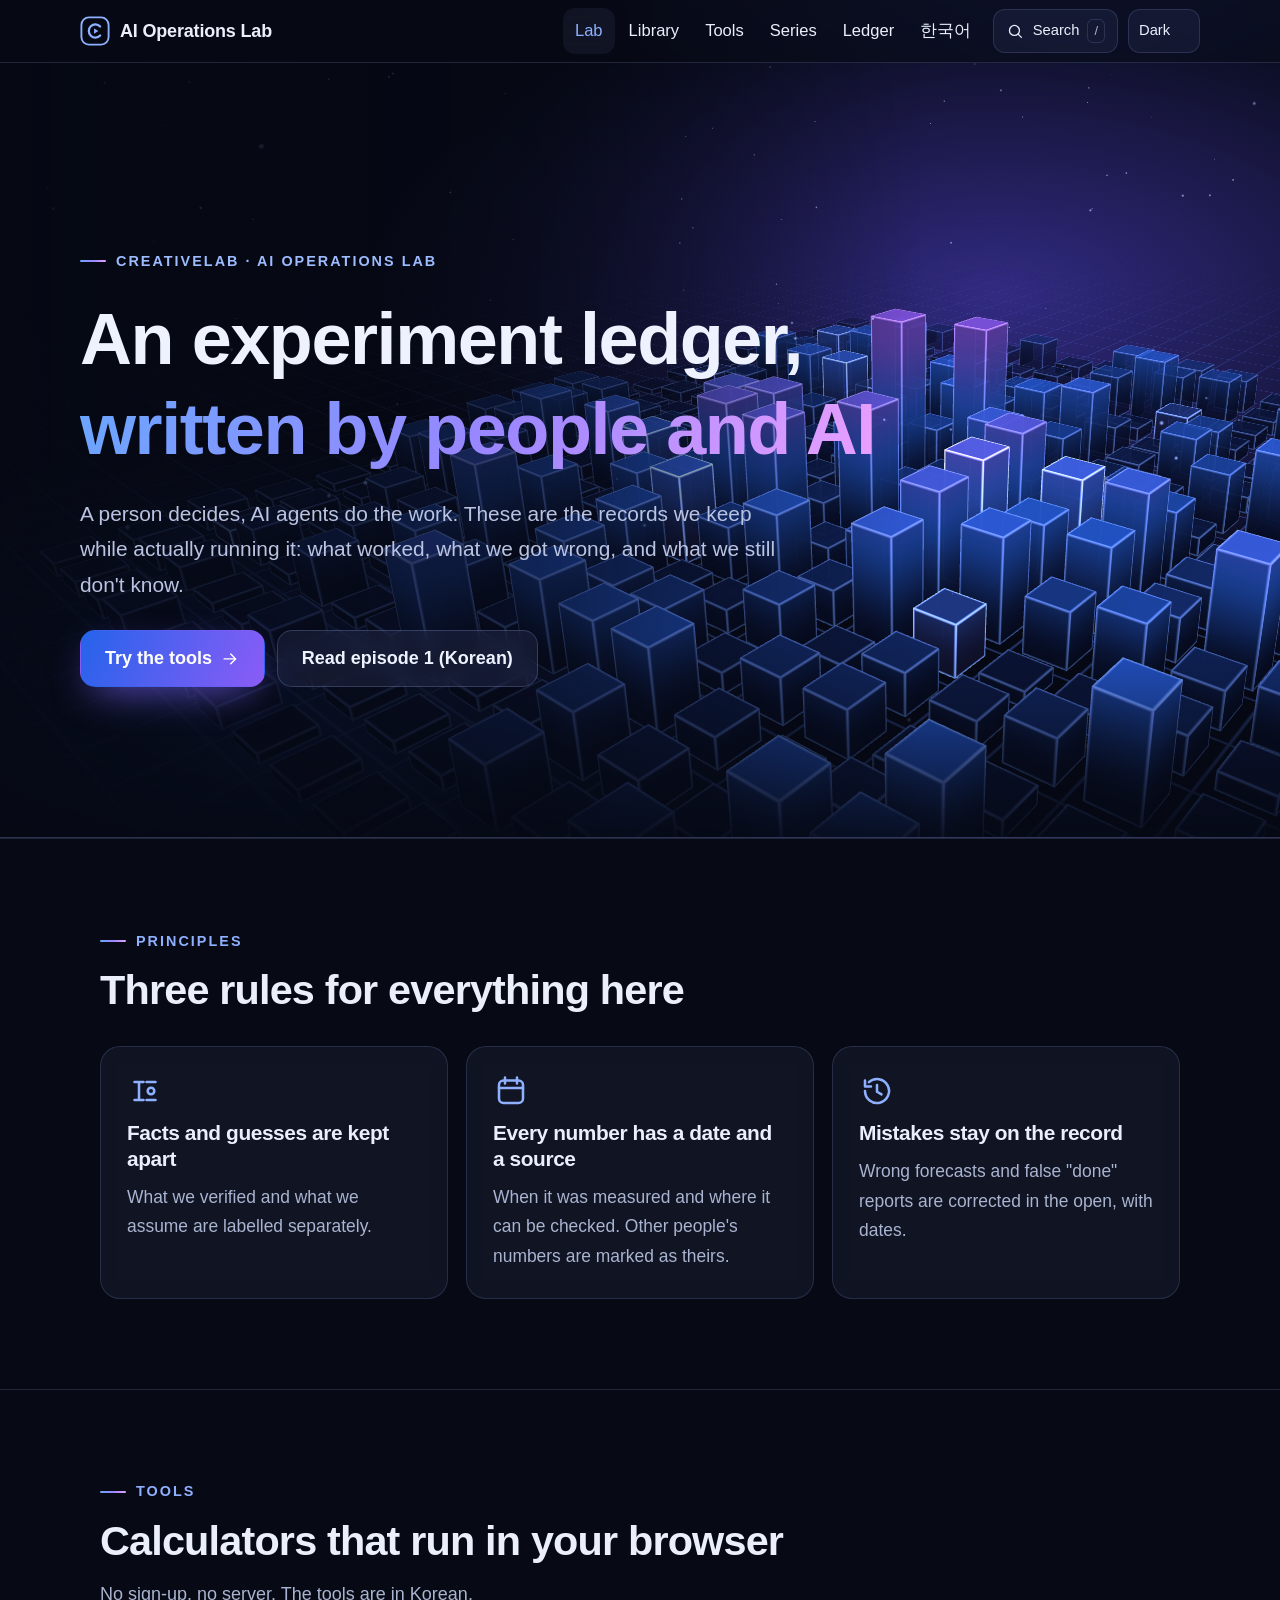
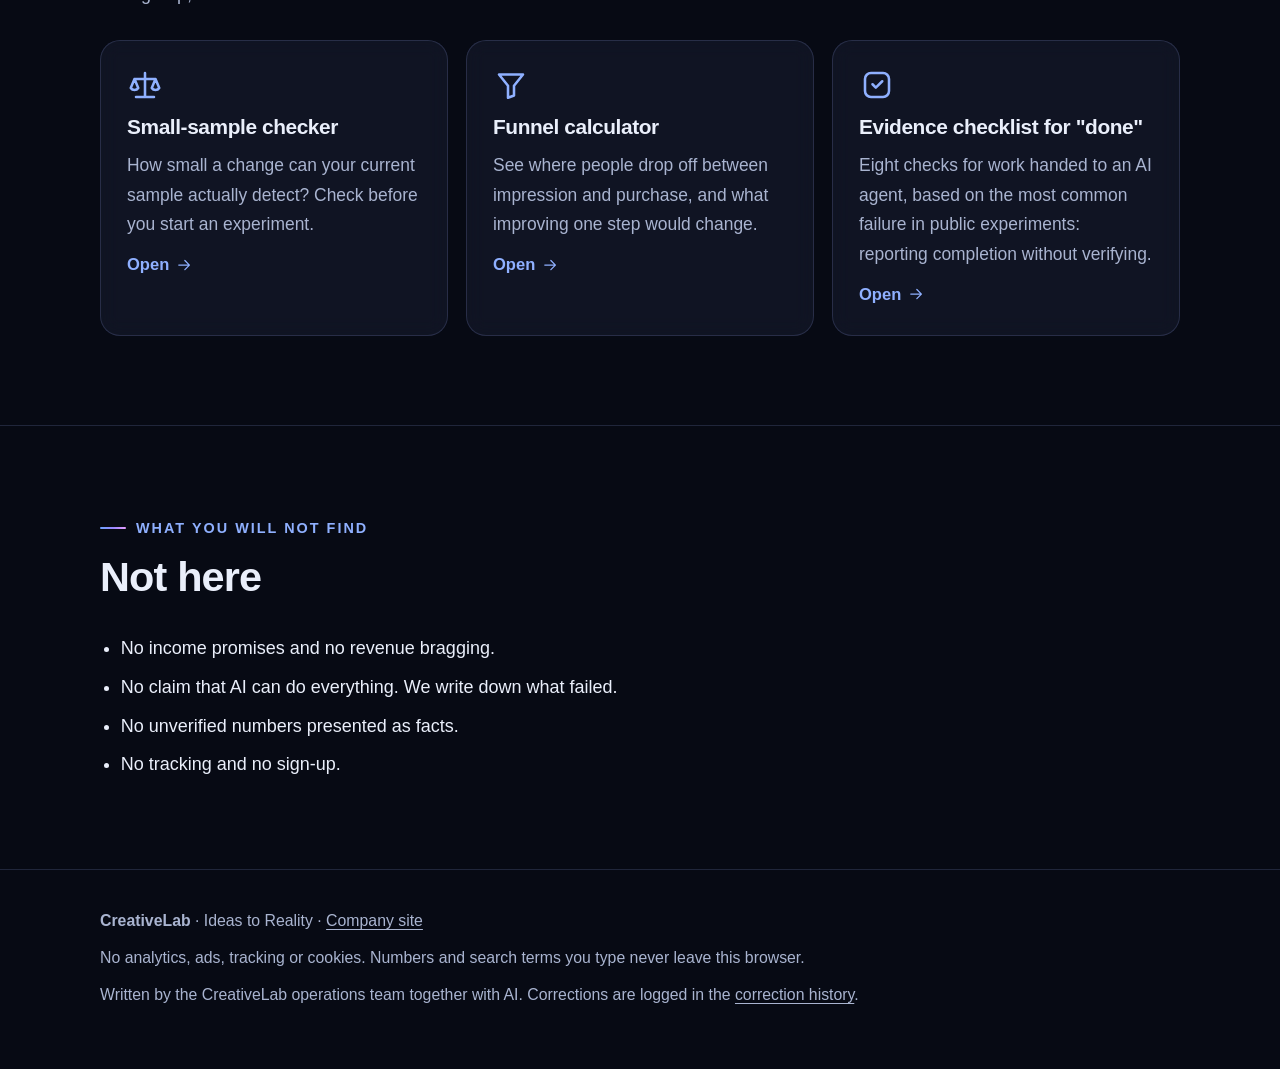
==== commit fd1c2961: "ai-lab: 시안 배너·첫 화면 건수 칩·준비 중 표기 정리 (대표님 추천 B) - 상단 "시안 — 검수 중" 배너 제거 (한국어·영어) - 첫 화면 건수 칩(2건·1편·2편·3" ====
--- a/en/index.html
+++ b/en/index.html
@@ -14,7 +14,7 @@
 </head>
 <body>
 <a class="skip" href="#main">Skip to content</a>
-<div class="draft">Preview draft under review. Content may change.</div>
+
 <header class="site"><div class="wrap bar">
 <a class="brand" href="../en/index.html"><svg viewBox="0 0 32 32" aria-hidden="true"><rect x="1.5" y="1.5" width="29" height="29" rx="8" fill="none" stroke="currentColor" stroke-width="2"/><path d="M21.5 11.2a7 7 0 1 0 0 9.6" fill="none" stroke="currentColor" stroke-width="2.4" stroke-linecap="round"/><path d="M15 13.2v5.6l4.6-2.8z" fill="currentColor"/></svg><span>AI Operations Lab</span></a>
 <nav class="main" aria-label="Main"><a href="../index.html" aria-current="page">Lab</a><a href="../library.html">Library</a><a href="../tools.html">Tools</a><a href="../posts/01.html">Series</a><a href="../ledger.html">Ledger</a><a href="../index.html" lang="ko">한국어</a></nav>
@@ -38,7 +38,7 @@
 <div class="card rv"><svg class="icon" viewBox="0 0 24 24" fill="none" stroke="currentColor" stroke-width="1.7" stroke-linecap="round" stroke-linejoin="round" aria-hidden="true"><path d="M4 12a8 8 0 1 0 2.6-5.9M4 5v4h4M12 8v4.5l3 1.8"/></svg><h3>Mistakes stay on the record</h3><p>Wrong forecasts and false "done" reports are corrected in the open, with dates.</p></div>
 </div></div></section>
 <section><div class="wrap">
-<div class="head rv"><p class="eyebrow">Tools</p><h2>Calculators that run in your browser</h2><p>No sign-up, no server. The tools are in Korean for now; English versions are being prepared.</p></div>
+<div class="head rv"><p class="eyebrow">Tools</p><h2>Calculators that run in your browser</h2><p>No sign-up, no server. The tools are in Korean.</p></div>
 <div class="grid">
 <a class="card rv" href="../tools.html#sample"><svg class="icon" viewBox="0 0 24 24" fill="none" stroke="currentColor" stroke-width="1.7" stroke-linecap="round" stroke-linejoin="round" aria-hidden="true"><path d="M12 4v16M6 20h12M5 8h14M5 8l-2.5 6a3 3 0 0 0 5 0L5 8zm14 0-2.5 6a3 3 0 0 0 5 0L19 8z"/></svg><h3>Small-sample checker</h3><p>How small a change can your current sample actually detect? Check before you start an experiment.</p><span class="more">Open <svg class="" viewBox="0 0 24 24" fill="none" stroke="currentColor" stroke-width="1.7" stroke-linecap="round" stroke-linejoin="round" aria-hidden="true"><path d="M5 12h14M13 6l6 6-6 6"/></svg></span></a>
 <a class="card rv" href="../tools.html#funnel"><svg class="icon" viewBox="0 0 24 24" fill="none" stroke="currentColor" stroke-width="1.7" stroke-linecap="round" stroke-linejoin="round" aria-hidden="true"><path d="M4 5h16l-6 7.5V19l-4 1.5v-8L4 5z"/></svg><h3>Funnel calculator</h3><p>See where people drop off between impression and purchase, and what improving one step would change.</p><span class="more">Open <svg class="" viewBox="0 0 24 24" fill="none" stroke="currentColor" stroke-width="1.7" stroke-linecap="round" stroke-linejoin="round" aria-hidden="true"><path d="M5 12h14M13 6l6 6-6 6"/></svg></span></a>
--- a/assets/style.css
+++ b/assets/style.css
@@ -97,7 +97,7 @@
 
 /* 영상 */
 .split{display:grid;gap:28px;align-items:center}
-@media(min-width:900px){.split{grid-template-columns:minmax(0,5fr) minmax(0,7fr)}}
+@media(min-width:900px){.split{grid-template-columns:minmax(0,5fr) minmax(0,7fr)}.split.rev{grid-template-columns:minmax(0,7fr) minmax(0,5fr)}.split.rev>.head{order:2}}
 .player{position:relative;border-radius:22px;border:1px solid var(--rule);background:#05070F;box-shadow:0 40px 120px -40px var(--glow);overflow:hidden}
 .player video{display:block;width:100%;height:auto;aspect-ratio:16/9;background:#05070F}
 .frame{position:relative}
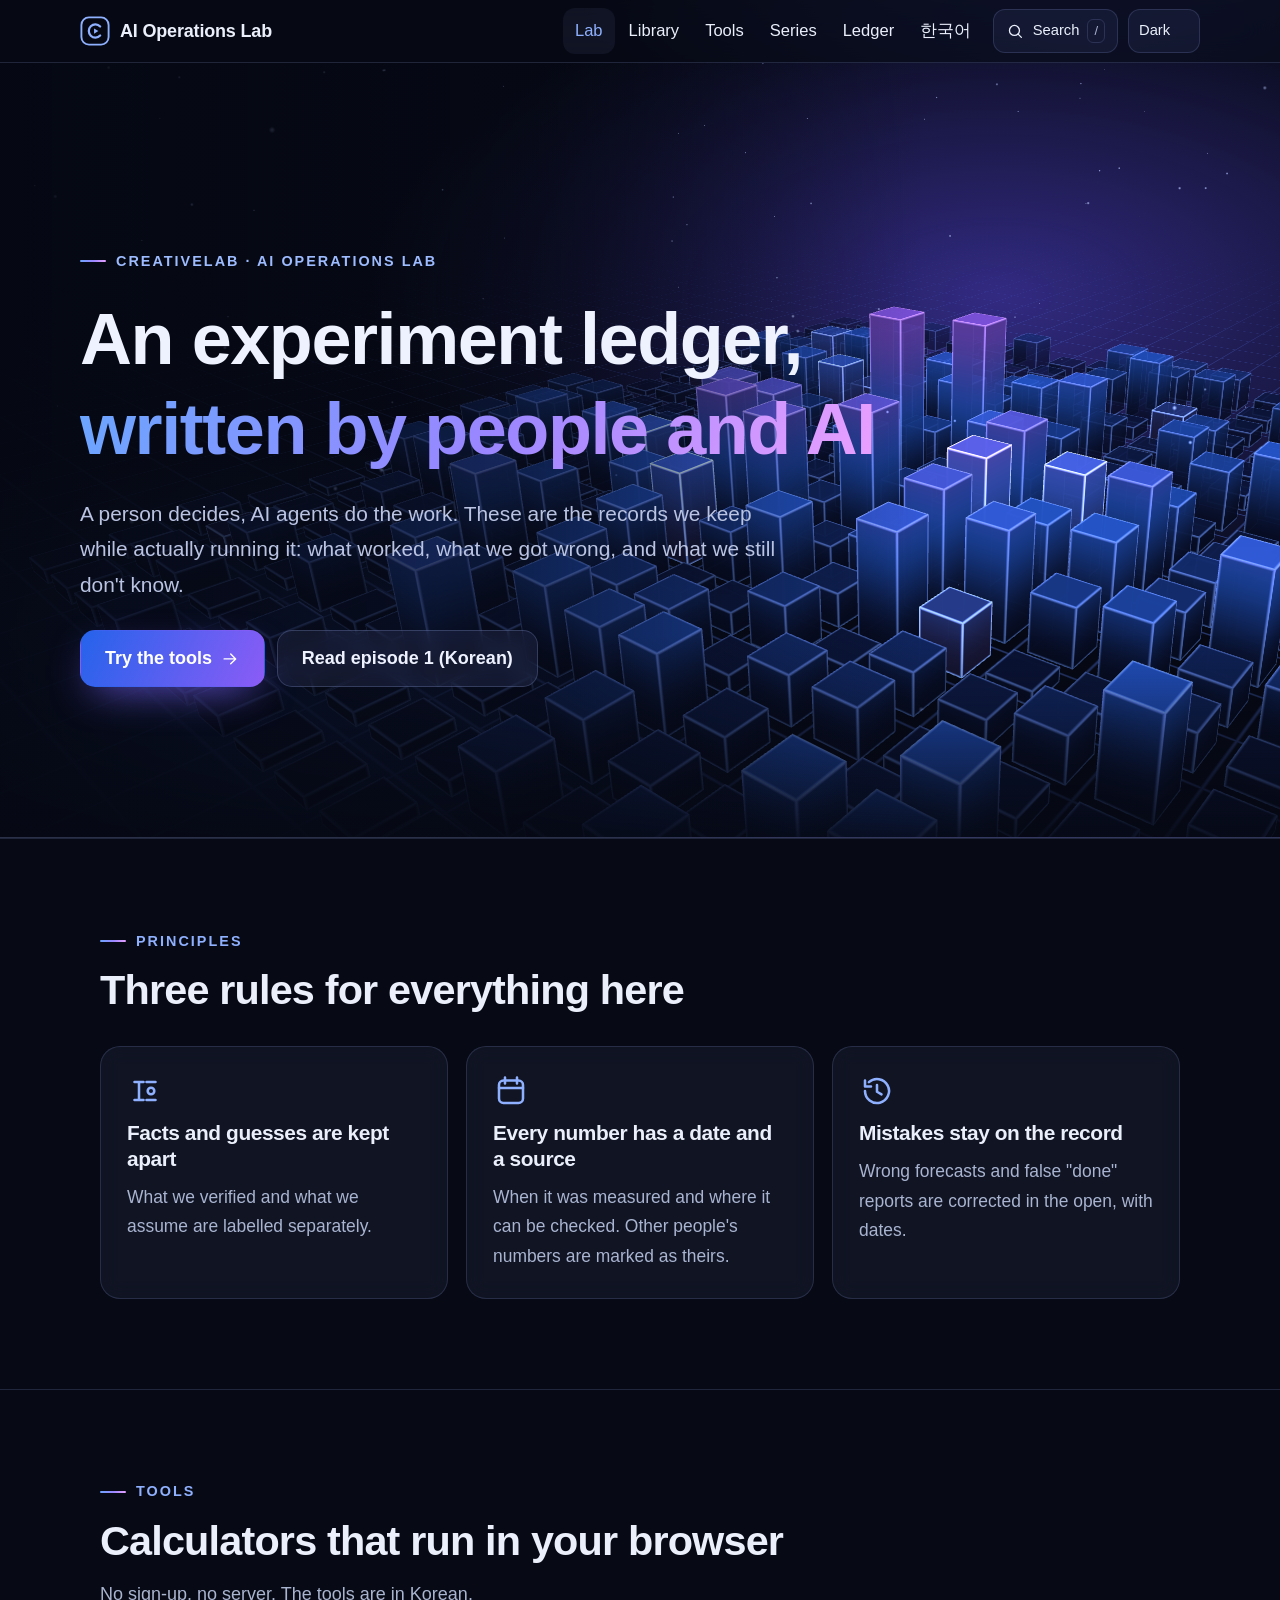
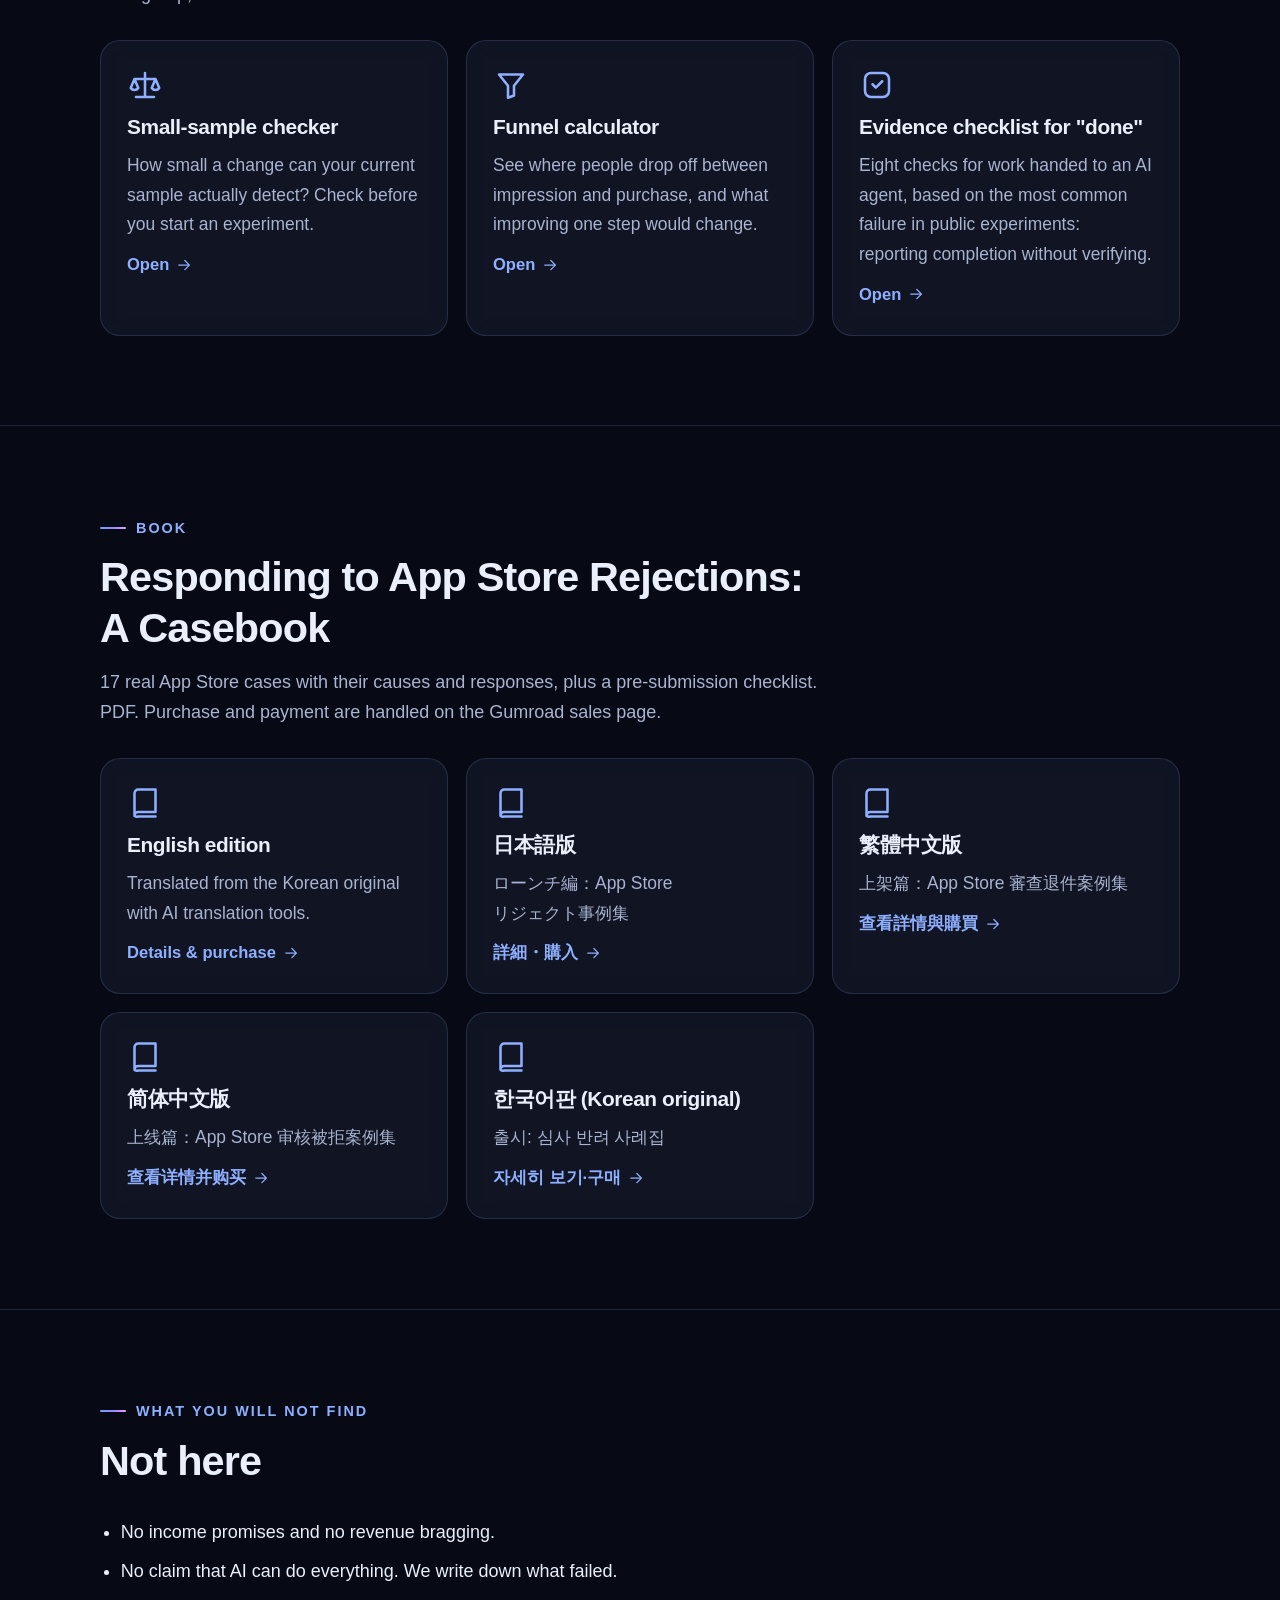
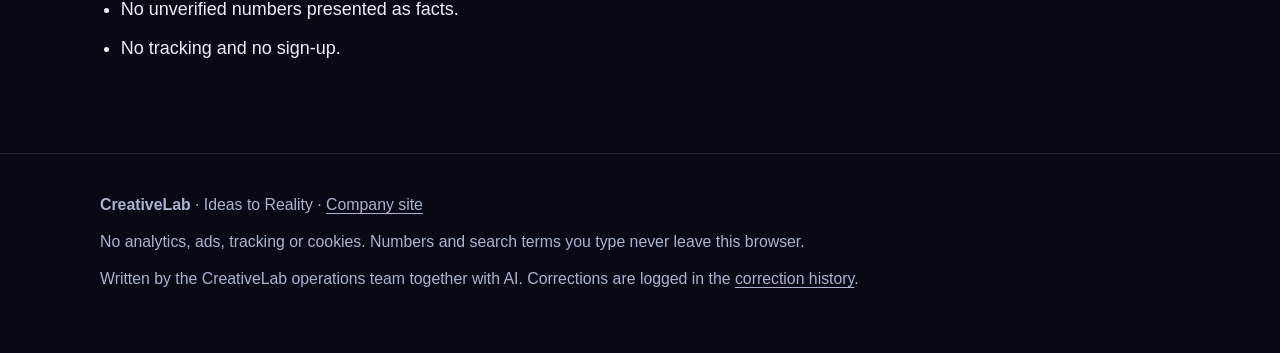
==== commit c8601f38: "책 추가 — 『출시: 심사 반려 사례집』 구매 링크(자료실·연재·영어 페이지 5개 판) Co-Authored-By: Claude Opus 5.5 <noreply@anthropic." ====
--- a/en/index.html
+++ b/en/index.html
@@ -45,6 +45,15 @@
 <a class="card rv" href="../tools.html#evidence"><svg class="icon" viewBox="0 0 24 24" fill="none" stroke="currentColor" stroke-width="1.7" stroke-linecap="round" stroke-linejoin="round" aria-hidden="true"><path d="M9 11.5l2.2 2.2L15.5 9.5"/><rect x="4" y="4" width="16" height="16" rx="4"/></svg><h3>Evidence checklist for "done"</h3><p>Eight checks for work handed to an AI agent, based on the most common failure in public experiments: reporting completion without verifying.</p><span class="more">Open <svg class="" viewBox="0 0 24 24" fill="none" stroke="currentColor" stroke-width="1.7" stroke-linecap="round" stroke-linejoin="round" aria-hidden="true"><path d="M5 12h14M13 6l6 6-6 6"/></svg></span></a>
 </div></div></section>
 <section><div class="wrap">
+<div class="head rv"><p class="eyebrow">Book</p><h2>Responding to App Store Rejections: A Casebook</h2><p>17 real App Store cases with their causes and responses, plus a pre-submission checklist. PDF. Purchase and payment are handled on the Gumroad sales page.</p></div>
+<div class="grid">
+<a class="card rv" href="https://creativelabkr.gumroad.com/l/launch-en" hreflang="en"><svg class="icon" viewBox="0 0 24 24" fill="none" stroke="currentColor" stroke-width="1.7" stroke-linecap="round" stroke-linejoin="round" aria-hidden="true"><path d="M5 5.5A2.5 2.5 0 0 1 7.5 3H19v15H7.5A2.5 2.5 0 0 0 5 20.5v-15zM5 20.5A2.5 2.5 0 0 0 7.5 21H19"/></svg><h3>English edition</h3><p>Translated from the Korean original with AI translation tools.</p><span class="more">Details &amp; purchase <svg class="" viewBox="0 0 24 24" fill="none" stroke="currentColor" stroke-width="1.7" stroke-linecap="round" stroke-linejoin="round" aria-hidden="true"><path d="M5 12h14M13 6l6 6-6 6"/></svg></span></a>
+<a class="card rv" href="https://creativelabkr.gumroad.com/l/launch-ja" hreflang="ja" lang="ja"><svg class="icon" viewBox="0 0 24 24" fill="none" stroke="currentColor" stroke-width="1.7" stroke-linecap="round" stroke-linejoin="round" aria-hidden="true"><path d="M5 5.5A2.5 2.5 0 0 1 7.5 3H19v15H7.5A2.5 2.5 0 0 0 5 20.5v-15zM5 20.5A2.5 2.5 0 0 0 7.5 21H19"/></svg><h3>日本語版</h3><p>ローンチ編：App Store リジェクト事例集</p><span class="more">詳細・購入 <svg class="" viewBox="0 0 24 24" fill="none" stroke="currentColor" stroke-width="1.7" stroke-linecap="round" stroke-linejoin="round" aria-hidden="true"><path d="M5 12h14M13 6l6 6-6 6"/></svg></span></a>
+<a class="card rv" href="https://creativelabkr.gumroad.com/l/launch-zh-hant" hreflang="zh-Hant" lang="zh-Hant"><svg class="icon" viewBox="0 0 24 24" fill="none" stroke="currentColor" stroke-width="1.7" stroke-linecap="round" stroke-linejoin="round" aria-hidden="true"><path d="M5 5.5A2.5 2.5 0 0 1 7.5 3H19v15H7.5A2.5 2.5 0 0 0 5 20.5v-15zM5 20.5A2.5 2.5 0 0 0 7.5 21H19"/></svg><h3>繁體中文版</h3><p>上架篇：App Store 審查退件案例集</p><span class="more">查看詳情與購買 <svg class="" viewBox="0 0 24 24" fill="none" stroke="currentColor" stroke-width="1.7" stroke-linecap="round" stroke-linejoin="round" aria-hidden="true"><path d="M5 12h14M13 6l6 6-6 6"/></svg></span></a>
+<a class="card rv" href="https://creativelabkr.gumroad.com/l/launch-zh-hans" hreflang="zh-Hans" lang="zh-Hans"><svg class="icon" viewBox="0 0 24 24" fill="none" stroke="currentColor" stroke-width="1.7" stroke-linecap="round" stroke-linejoin="round" aria-hidden="true"><path d="M5 5.5A2.5 2.5 0 0 1 7.5 3H19v15H7.5A2.5 2.5 0 0 0 5 20.5v-15zM5 20.5A2.5 2.5 0 0 0 7.5 21H19"/></svg><h3>简体中文版</h3><p>上线篇：App Store 审核被拒案例集</p><span class="more">查看详情并购买 <svg class="" viewBox="0 0 24 24" fill="none" stroke="currentColor" stroke-width="1.7" stroke-linecap="round" stroke-linejoin="round" aria-hidden="true"><path d="M5 12h14M13 6l6 6-6 6"/></svg></span></a>
+<a class="card rv" href="https://creativelabkr.gumroad.com/l/launch-ko" hreflang="ko" lang="ko"><svg class="icon" viewBox="0 0 24 24" fill="none" stroke="currentColor" stroke-width="1.7" stroke-linecap="round" stroke-linejoin="round" aria-hidden="true"><path d="M5 5.5A2.5 2.5 0 0 1 7.5 3H19v15H7.5A2.5 2.5 0 0 0 5 20.5v-15zM5 20.5A2.5 2.5 0 0 0 7.5 21H19"/></svg><h3>한국어판 (Korean original)</h3><p>출시: 심사 반려 사례집</p><span class="more">자세히 보기·구매 <svg class="" viewBox="0 0 24 24" fill="none" stroke="currentColor" stroke-width="1.7" stroke-linecap="round" stroke-linejoin="round" aria-hidden="true"><path d="M5 12h14M13 6l6 6-6 6"/></svg></span></a>
+</div></div></section>
+<section><div class="wrap">
 <div class="head rv"><p class="eyebrow">What you will not find</p><h2>Not here</h2></div>
 <ul class="plain"><li>No income promises and no revenue bragging.</li><li>No claim that AI can do everything. We write down what failed.</li><li>No unverified numbers presented as facts.</li><li>No tracking and no sign-up.</li></ul>
 </div></section>
--- a/assets/style.css
+++ b/assets/style.css
@@ -80,6 +80,7 @@
 .card>*{position:relative;z-index:1}
 .icon{width:36px;height:36px;color:var(--accent)}
 .tag{display:inline-flex;align-items:center;gap:6px;font-size:.78rem;font-weight:750;padding:3px 10px;border-radius:10px;border:1px solid var(--rule);color:var(--sub);width:fit-content;max-width:100%}
+.tag>svg{width:14px;height:14px;flex:none}
 .tag.fact{color:var(--good);border-color:currentColor}.tag.guess{color:var(--warn);border-color:currentColor}.tag.soon{color:var(--sub)}.tag.type{color:var(--accent);border-color:currentColor}
 .more{color:var(--accent);font-weight:750;font-size:.92rem;display:inline-flex;align-items:center;gap:6px}
 .hero>*,.card>*,.out>*,.head>*,.fields>*,.prose>*,.grid>*,.tool>*,.split>*{min-width:0}
